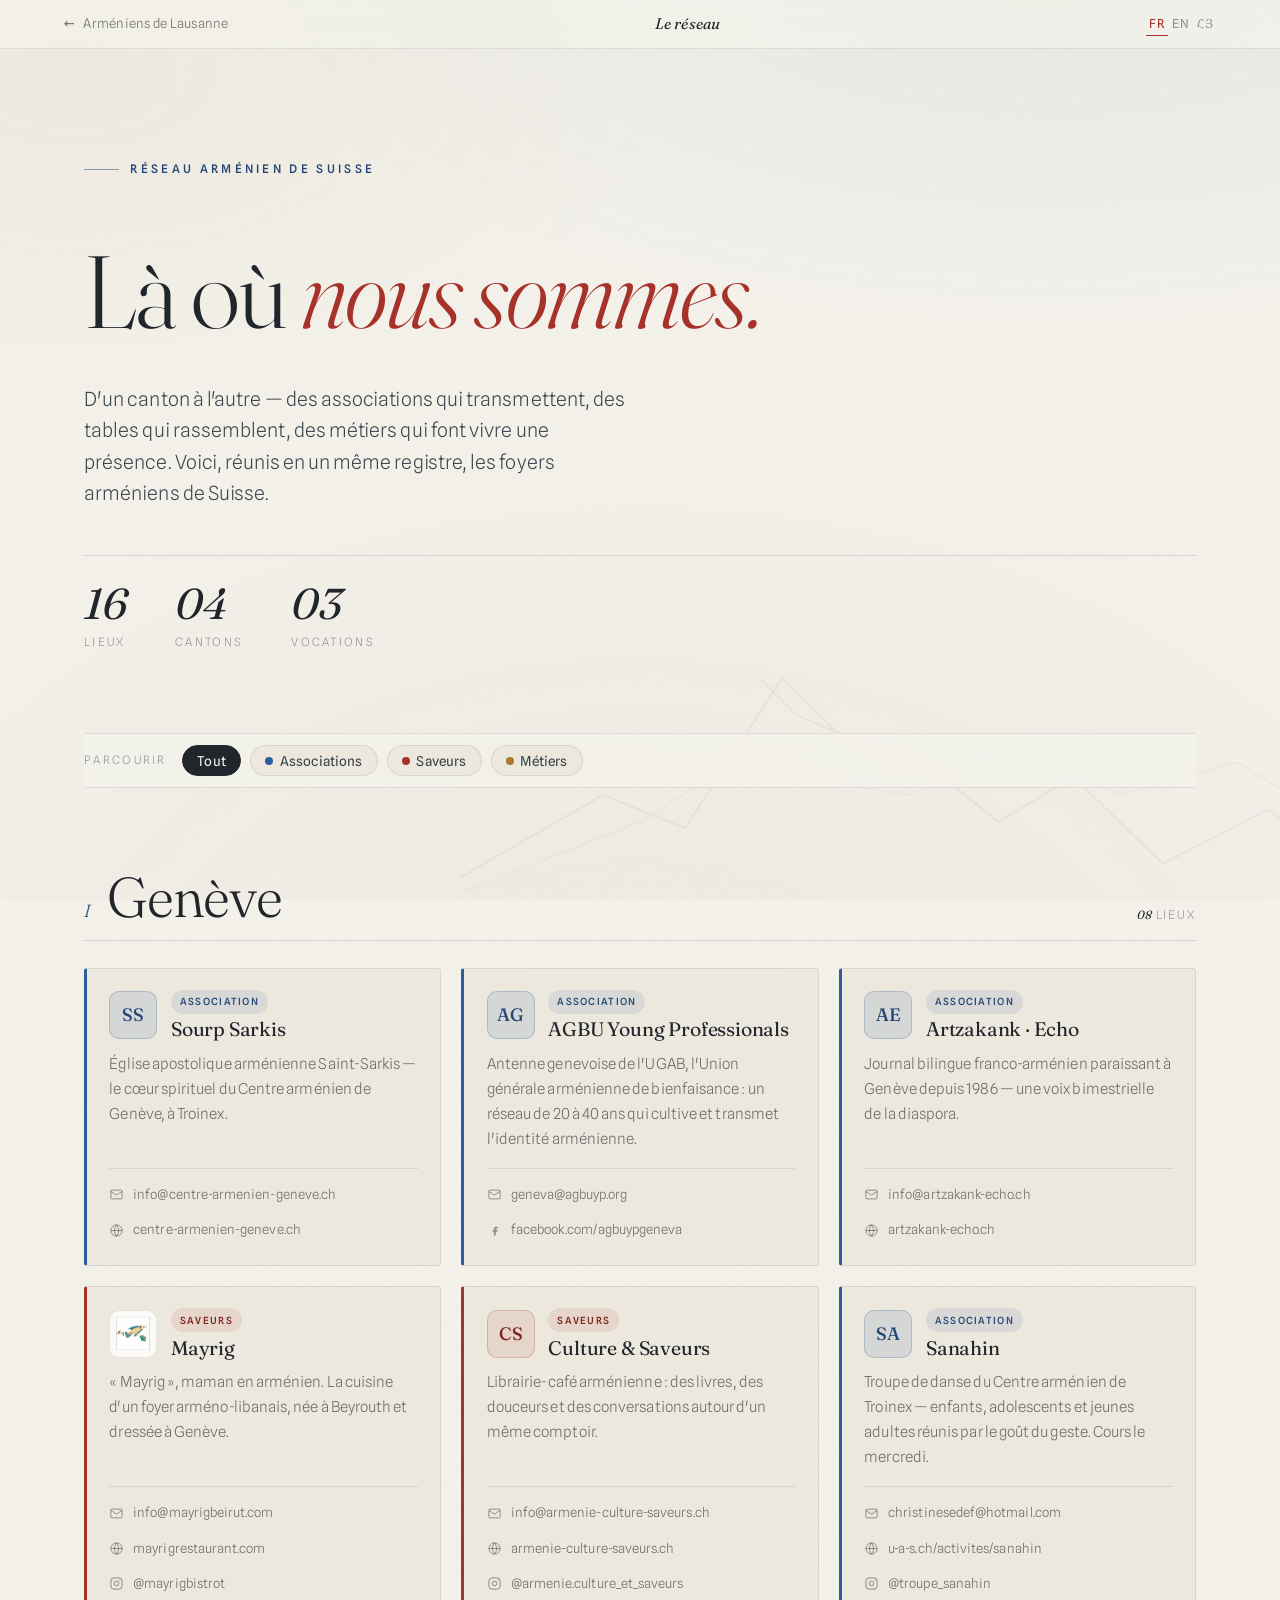
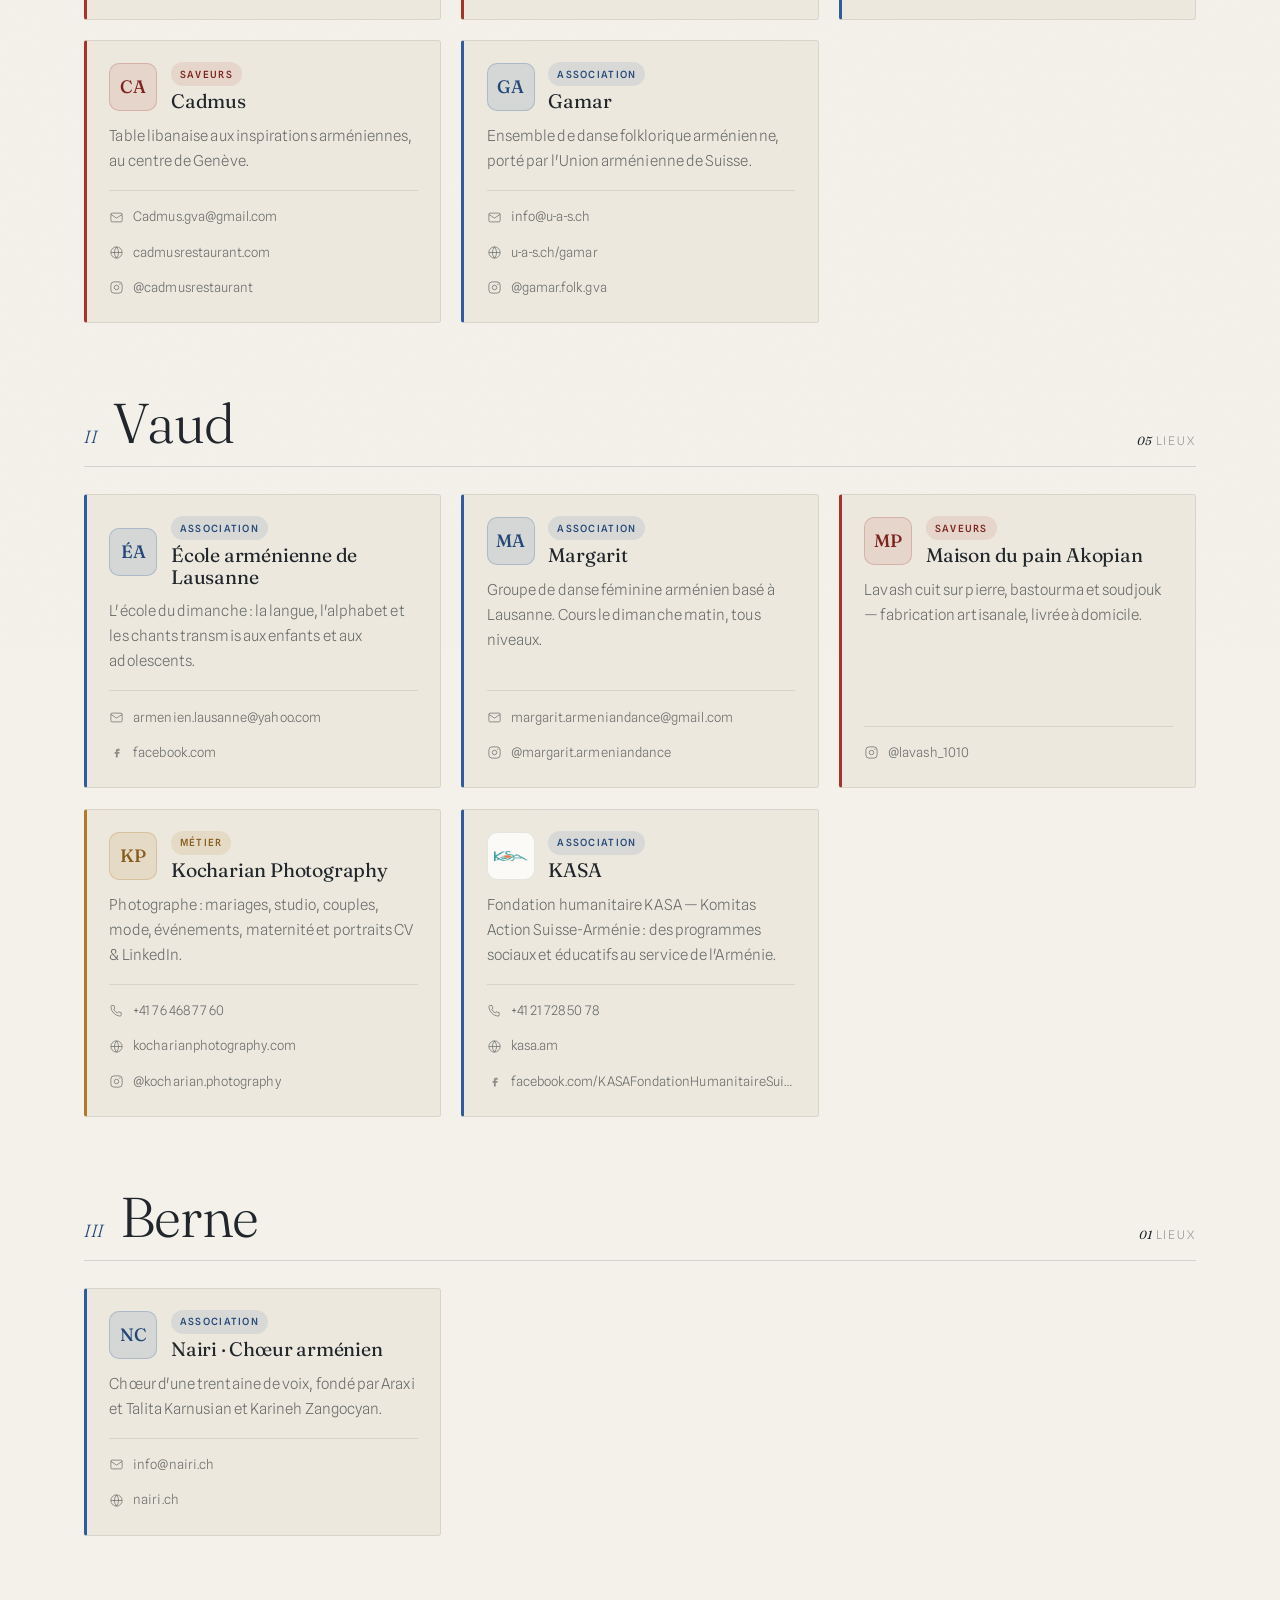
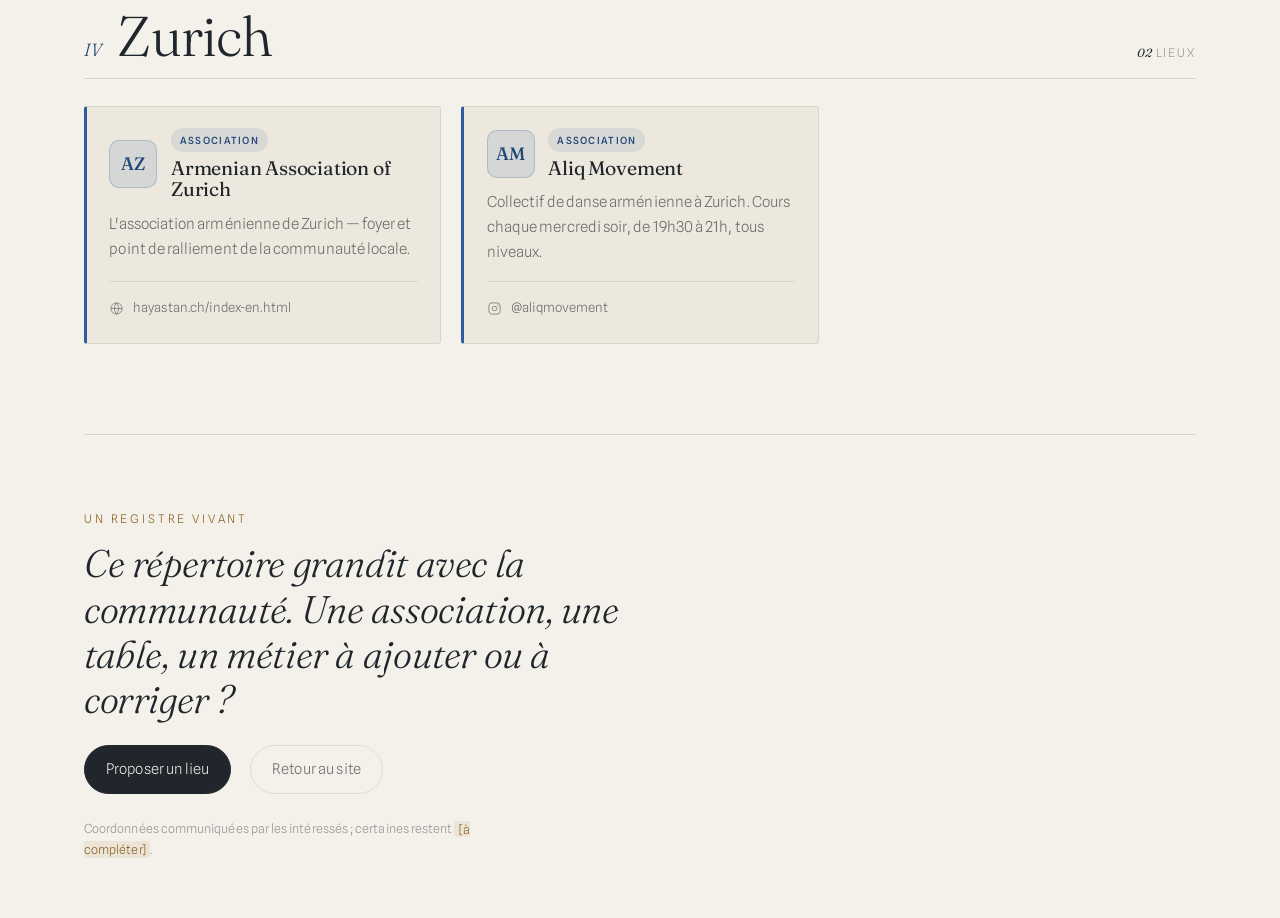
==== ArmenianSwissNetwork/index.html @ 3e935265 "fix(reseau): inline entry logos as data URIs so they render on the live host Firebase (trailingSlash" ====
<!DOCTYPE html>
<html lang="fr">
<head>
<meta charset="UTF-8" />
<meta name="viewport" content="width=device-width, initial-scale=1" />
<title>Là où nous sommes — Le réseau arménien de Suisse</title>
<meta name="description" content="Un répertoire vivant de la présence arménienne en Suisse : associations, tables et métiers, de Genève à Zurich — adresses, sites et réseaux." />
<meta name="theme-color" content="#F3F1EA" />

<link rel="icon" href="../favicon.svg" type="image/svg+xml" />
<link rel="preconnect" href="https://fonts.googleapis.com" />
<link rel="preconnect" href="https://fonts.gstatic.com" crossorigin />
<link href="https://fonts.googleapis.com/css2?family=Fraunces:ital,opsz,wght@0,9..144,300;0,9..144,400;0,9..144,500;0,9..144,600;1,9..144,300;1,9..144,400&family=Spline+Sans:wght@300;400;500;600&family=Noto+Serif+Armenian:wght@300;400;500;600&display=swap" rel="stylesheet" />

<script>document.documentElement.classList.add('js');</script>

<style>
/* =========================================================================
   « Là où nous sommes » — page autonome (réseau arménien de Suisse)
   Un registre clair, sur albâtre froid : ni le nocturne du doudouk, ni la
   galerie chaude des peintres. Fraunces (serif à caractère) pose les noms ;
   Spline Sans tient l'annuaire. Les trois couleurs du drapeau ont un rôle :
   bleu = les associations, grenat = les tables, abricot = les métiers.
   Aucune dépendance hors Google Fonts. Filtre & i18n en vanilla.
   ========================================================================= */
:root{
  --paper:      #F3F1EA;
  --paper-2:    #ECE8DD;
  --paper-3:    #E4DECF;
  --ink:        #20262B;
  --ink-2:      #39434B;
  --ink-soft:   rgba(32,38,43,.66);
  --ink-dim:    rgba(32,38,43,.46);
  --ink-faint:  rgba(32,38,43,.14);
  --ink-hair:   rgba(32,38,43,.10);

  --blue:       #2F5C9E;   /* associations  */
  --blue-dp:    #234777;
  --pom:        #A6322A;   /* tables         */
  --pom-dp:     #7C231D;
  --apr:        #B0792B;   /* métiers        */
  --apr-dp:     #875C1E;

  --f-display:  "Fraunces", "Noto Serif Armenian", Georgia, serif;
  --f-body:     "Spline Sans", "Noto Serif Armenian", system-ui, sans-serif;
  --f-hy:       "Noto Serif Armenian", "Fraunces", serif;

  --maxw: 1240px;
  --pad-x: clamp(1.15rem, 5vw, 5rem);
  --ease: cubic-bezier(.22,.61,.36,1);
}

*,*::before,*::after{ box-sizing:border-box; }

html{ -webkit-text-size-adjust:100%; scroll-behavior:smooth; }
@media (prefers-reduced-motion: reduce){ html{ scroll-behavior:auto; } }

body{
  margin:0;
  background:var(--paper);
  color:var(--ink);
  font-family:var(--f-body);
  font-weight:300;
  font-size:clamp(1rem,.55vw + .9rem,1.08rem);
  line-height:1.66;
  letter-spacing:.004em;
  overflow-x:hidden;
  position:relative;
}
:lang(hy){ font-family:var(--f-hy); }

::selection{ background:rgba(166,50,42,.16); }

/* ---- atmosphère : papier, grain, relief ---------------------------------- */
.atmos{ position:fixed; inset:0; z-index:0; pointer-events:none; }
.atmos .wash{
  position:absolute; inset:0;
  background:
    radial-gradient(120% 80% at 82% -8%, rgba(47,92,158,.07), transparent 56%),
    radial-gradient(90% 70% at 6% 8%, rgba(176,121,43,.06), transparent 52%),
    radial-gradient(120% 120% at 50% 120%, rgba(166,50,42,.05), transparent 60%);
}
.atmos .grain{
  position:absolute; inset:-150%;
  background-image:url("data:image/svg+xml;utf8,<svg xmlns='http://www.w3.org/2000/svg' width='160' height='160'><filter id='n'><feTurbulence type='fractalNoise' baseFrequency='0.9' numOctaves='2' stitchTiles='stitch'/><feColorMatrix type='saturate' values='0'/></filter><rect width='100%25' height='100%25' filter='url(%23n)' opacity='0.5'/></svg>");
  opacity:.035; mix-blend-mode:multiply;
}
.atmos .ridge{
  position:absolute; right:-6vw; bottom:0; width:min(70vw,900px);
  color:var(--ink); opacity:.05;
}
@media (max-width:720px){ .atmos .ridge{ width:120vw; right:-20vw; opacity:.06; } }

/* ---- structure ----------------------------------------------------------- */
.wrap{ position:relative; z-index:2; max-width:var(--maxw); margin:0 auto; padding:0 var(--pad-x); }
section{ position:relative; z-index:2; }

/* progress hairline */
#progress{
  position:fixed; top:0; left:0; height:2px; width:0;
  background:linear-gradient(90deg,var(--blue),var(--pom) 55%,var(--apr));
  z-index:60;
}

/* ---- en-tête ------------------------------------------------------------- */
.top{
  position:sticky; top:0; z-index:50;
  display:flex; align-items:center; justify-content:space-between; gap:1rem;
  padding:.7rem var(--pad-x);
  background:color-mix(in srgb, var(--paper) 78%, transparent);
  backdrop-filter:saturate(1.1) blur(9px);
  border-bottom:1px solid var(--ink-hair);
}
.back{
  display:inline-flex; align-items:center; gap:.5rem;
  text-decoration:none; color:var(--ink-soft);
  font-size:.82rem; letter-spacing:.02em;
  transition:color .25s var(--ease);
}
.back:hover{ color:var(--pom); }
.back .arr{ transition:transform .3s var(--ease); }
.back:hover .arr{ transform:translateX(-3px); }
.top .mark{
  font-family:var(--f-display); font-style:italic; font-weight:400;
  font-size:.96rem; letter-spacing:.01em; color:var(--ink);
}
@media (max-width:560px){ .top .mark{ display:none; } }

.lang-switch{ display:inline-flex; gap:.15rem; }
.lang-switch button{
  appearance:none; background:none; border:0; cursor:pointer;
  font-family:var(--f-body); font-size:.78rem; font-weight:400;
  letter-spacing:.06em; color:var(--ink-dim);
  padding:.2rem .15rem; border-bottom:1px solid transparent;
  transition:color .2s var(--ease), border-color .2s var(--ease);
}
.lang-switch button:hover{ color:var(--ink); }
.lang-switch button[aria-current="true"]{ color:var(--pom); border-bottom-color:var(--pom); }
.lang-switch button:focus-visible{ outline:2px solid var(--blue); outline-offset:3px; border-radius:2px; }

/* ---- héro ---------------------------------------------------------------- */
.hero{ padding:clamp(3.4rem,11vh,7rem) 0 clamp(2rem,5vh,3.4rem); }
.eyebrow{
  display:inline-flex; align-items:center; gap:.7rem;
  font-size:.74rem; font-weight:500; letter-spacing:.28em; text-transform:uppercase;
  color:var(--blue-dp);
}
.eyebrow::before{ content:""; width:2.2rem; height:1px; background:currentColor; opacity:.5; }
.hero h1{
  font-family:var(--f-display); font-weight:300;
  font-size:clamp(2.9rem,9vw,6.4rem); line-height:.96;
  letter-spacing:-.02em; margin:.5em 0 .42em;
  font-optical-sizing:auto;
}
.hero h1 .em{ font-style:italic; color:var(--pom); }
.hero .lead{
  max-width:46ch; font-size:clamp(1.05rem,.6vw + .95rem,1.22rem);
  color:var(--ink-2); font-weight:300; line-height:1.62;
}
:lang(hy) .hero .lead{ line-height:1.85; }

.stats{
  display:flex; flex-wrap:wrap; gap:clamp(1.4rem,4vw,3rem);
  margin-top:clamp(2rem,5vh,3rem);
  padding-top:1.6rem; border-top:1px solid var(--ink-faint);
}
.stat .n{
  font-family:var(--f-display); font-weight:400; font-style:italic;
  font-size:clamp(1.9rem,4vw,2.7rem); line-height:1; color:var(--ink);
}
.stat .l{
  display:block; margin-top:.35rem;
  font-size:.72rem; letter-spacing:.2em; text-transform:uppercase; color:var(--ink-dim);
}

/* ---- barre de parcours (filtre + ancres) --------------------------------- */
.browse{
  position:sticky; top:54px; z-index:40;
  display:flex; flex-wrap:wrap; align-items:center; gap:.55rem;
  margin:clamp(1.5rem,4vh,2.6rem) 0 0;
  padding:.7rem 0;
  background:color-mix(in srgb, var(--paper) 86%, transparent);
  backdrop-filter:blur(6px);
  border-top:1px solid var(--ink-hair);
  border-bottom:1px solid var(--ink-hair);
}
.browse .blab{
  font-size:.72rem; letter-spacing:.2em; text-transform:uppercase;
  color:var(--ink-dim); margin-right:.4rem;
}
.chip{
  appearance:none; cursor:pointer;
  font-family:var(--f-body); font-size:.85rem; font-weight:400; letter-spacing:.01em;
  color:var(--ink-2);
  background:var(--paper-2); border:1px solid var(--ink-hair);
  padding:.4rem .9rem; border-radius:100px;
  transition:all .22s var(--ease);
}
.chip:hover{ border-color:var(--ink-dim); color:var(--ink); }
.chip:focus-visible{ outline:2px solid var(--blue); outline-offset:2px; }
.chip[aria-pressed="true"]{ background:var(--ink); color:var(--paper); border-color:var(--ink); }
.chip .dot{ display:inline-block; width:.5rem; height:.5rem; border-radius:50%; margin-right:.4rem; vertical-align:.04em; }
.chip[data-filter="asso"] .dot{ background:var(--blue); }
.chip[data-filter="food"] .dot{ background:var(--pom); }
.chip[data-filter="craft"] .dot{ background:var(--apr); }

/* ---- cantons & fiches ---------------------------------------------------- */
.cantons{ padding:clamp(1rem,3vh,2rem) 0 0; }
.canton{ padding:clamp(2.4rem,6vh,4.2rem) 0 clamp(1rem,2vh,1.6rem); }
.canton__head{
  display:flex; align-items:baseline; gap:1rem; flex-wrap:wrap;
  margin-bottom:clamp(1.4rem,3vh,2.2rem);
  padding-bottom:.9rem; border-bottom:1px solid var(--ink-faint);
}
.canton__num{
  font-family:var(--f-display); font-style:italic; font-weight:300;
  font-size:1.1rem; color:var(--blue-dp); letter-spacing:.04em;
}
.canton__name{
  font-family:var(--f-display); font-weight:300;
  font-size:clamp(2rem,5.5vw,3.5rem); line-height:1; letter-spacing:-.015em;
  margin:0; color:var(--ink);
}
.canton__count{
  margin-left:auto; align-self:end;
  font-size:.74rem; letter-spacing:.16em; text-transform:uppercase; color:var(--ink-dim);
}
.canton__count b{ font-family:var(--f-display); font-style:italic; font-weight:400; color:var(--ink); letter-spacing:0; }

.entries{
  display:grid; gap:clamp(.9rem,1.6vw,1.3rem);
  grid-template-columns:repeat(auto-fill, minmax(min(100%,21.5rem),1fr));
}

/* la carte / fiche */
.entry{
  position:relative; display:flex; flex-direction:column;
  padding:1.3rem 1.4rem 1.15rem;
  background:var(--paper-2);
  border:1px solid var(--ink-hair);
  border-left:3px solid var(--ink-faint);
  border-radius:3px;
  transition:transform .3s var(--ease), box-shadow .3s var(--ease), border-color .3s var(--ease), background .3s var(--ease);
}
.entry[data-cat="asso"]{ border-left-color:var(--blue); }
.entry[data-cat="food"]{ border-left-color:var(--pom); }
.entry[data-cat="craft"]{ border-left-color:var(--apr); }
.entry:hover{
  transform:translateY(-3px);
  background:#F6F4EE;
  box-shadow:0 14px 32px -22px rgba(32,38,43,.5);
  border-color:var(--ink-faint);
}
.entry__head{ display:flex; align-items:center; gap:.85rem; }
.entry__logo{
  flex:none; width:3rem; height:3rem; border-radius:10px;
  display:grid; place-items:center; overflow:hidden;
  font-family:var(--f-display); font-weight:500; font-size:1.12rem;
  line-height:1; letter-spacing:.01em;
  background:var(--ink-faint); color:var(--ink-2);
  box-shadow:inset 0 0 0 1px var(--ink-hair);
  transition:transform .3s var(--ease);
}
.entry__logo img{ width:100%; height:100%; object-fit:cover; display:block; }
.entry[data-cat="asso"]  .entry__logo{ background:rgba(47,92,158,.12); color:var(--blue-dp); box-shadow:inset 0 0 0 1px rgba(47,92,158,.24); }
.entry[data-cat="food"]  .entry__logo{ background:rgba(166,50,42,.10); color:var(--pom-dp);  box-shadow:inset 0 0 0 1px rgba(166,50,42,.22); }
.entry[data-cat="craft"] .entry__logo{ background:rgba(176,121,43,.13); color:var(--apr-dp); box-shadow:inset 0 0 0 1px rgba(176,121,43,.26); }
/* real-logo tiles: clean light ground + contained mark, regardless of vocation */
.entry[data-cat] .entry__logo--img{ background:#FBFAF6; box-shadow:inset 0 0 0 1px var(--ink-hair); }
.entry__logo--img img{ object-fit:contain; padding:7px; }
.entry:hover .entry__logo{ transform:scale(1.04); }
.entry__id{ min-width:0; display:flex; flex-direction:column; gap:.34rem; }
.entry__name{
  font-family:var(--f-display); font-weight:400;
  font-size:1.22rem; line-height:1.1; letter-spacing:-.01em; margin:0;
  color:var(--ink);
}
.tag{
  align-self:flex-start;
  font-size:.62rem; font-weight:500; letter-spacing:.13em; text-transform:uppercase;
  padding:.24rem .55rem; border-radius:100px; white-space:nowrap;
}
.tag--asso{ color:var(--blue-dp); background:rgba(47,92,158,.1); }
.tag--food{ color:var(--pom-dp);  background:rgba(166,50,42,.1); }
.tag--craft{ color:var(--apr-dp); background:rgba(176,121,43,.13); }

.entry__desc{
  margin:.7rem 0 1rem; font-size:.94rem; color:var(--ink-soft); font-weight:300;
}
:lang(hy) .entry__desc{ line-height:1.8; }

.links{ list-style:none; margin:auto 0 0; padding:.85rem 0 0; border-top:1px solid var(--ink-hair); display:flex; flex-direction:column; gap:.42rem; }
.links a{
  display:inline-flex; align-items:center; gap:.55rem;
  text-decoration:none; color:var(--ink-soft);
  font-size:.82rem; letter-spacing:.005em;
  transition:color .2s var(--ease);
  max-width:100%;
}
.links a span{ overflow:hidden; text-overflow:ellipsis; white-space:nowrap; }
.links a:hover{ color:var(--pom); }
.links a:focus-visible{ outline:2px solid var(--blue); outline-offset:2px; border-radius:2px; }
.links svg{ flex:none; width:15px; height:15px; opacity:.7; }
.links a:hover svg{ opacity:1; }

/* état filtré */
.entry.is-hide{ display:none; }
.canton.is-empty{ display:none; }

/* ---- pied ---------------------------------------------------------------- */
.foot{
  margin-top:clamp(3rem,8vh,6rem);
  border-top:1px solid var(--ink-faint);
  padding:clamp(2.6rem,7vh,4.6rem) 0 clamp(2rem,5vh,3rem);
}
.foot .fk{ font-size:.74rem; letter-spacing:.24em; text-transform:uppercase; color:var(--apr-dp); }
.foot h2{
  font-family:var(--f-display); font-weight:300; font-style:italic;
  font-size:clamp(1.6rem,4vw,2.4rem); line-height:1.18; letter-spacing:-.01em;
  margin:.6rem 0 1.4rem; max-width:24ch; color:var(--ink);
}
.foot__actions{ display:flex; flex-wrap:wrap; gap:.8rem 1.2rem; align-items:center; }
.btn{
  display:inline-flex; align-items:center; gap:.55rem;
  text-decoration:none; font-size:.92rem; letter-spacing:.01em;
  padding:.7rem 1.3rem; border-radius:100px;
  background:var(--ink); color:var(--paper);
  border:1px solid var(--ink);
  transition:transform .25s var(--ease), background .25s var(--ease);
}
.btn:hover{ transform:translateY(-2px); background:var(--pom-dp); border-color:var(--pom-dp); }
.btn.ghost{ background:transparent; color:var(--ink-soft); border-color:var(--ink-hair); }
.btn.ghost:hover{ background:transparent; color:var(--pom); border-color:var(--pom); transform:translateY(-2px); }
.foot .disc{ margin-top:1.6rem; font-size:.78rem; color:var(--ink-dim); max-width:60ch; }
.foot .disc code{ font-family:var(--f-body); font-style:normal; color:var(--apr-dp); background:rgba(176,121,43,.1); padding:.05em .35em; border-radius:3px; }

/* ---- révélation ---------------------------------------------------------- */
html.js .reveal{ opacity:0; transform:translateY(16px); }
html.js .reveal.in{ opacity:1; transform:none; transition:opacity .7s var(--ease), transform .7s var(--ease); }
@media (prefers-reduced-motion: reduce){
  html.js .reveal{ opacity:1 !important; transform:none !important; }
}
</style>
</head>

<body>
<div id="progress" aria-hidden="true"></div>

<div class="atmos" aria-hidden="true">
  <div class="wash"></div>
  <svg class="ridge" viewBox="0 0 600 220" fill="none" preserveAspectRatio="xMidYMax meet">
    <polyline points="0,205 95,150 150,172 215,72 252,108 300,120 360,168 410,138 470,196 540,160 600,200" stroke="currentColor" stroke-width="1.4" opacity="0.9"/>
    <polyline points="0,215 120,168 200,118 240,140 300,150 380,110 440,150 520,128 600,178" stroke="currentColor" stroke-width="1.1" opacity="0.6"/>
    <polyline points="200,72 224,96 252,108" stroke="currentColor" stroke-width="1.4" opacity="0.9"/>
  </svg>
  <div class="grain"></div>
</div>

<!-- ====================== en-tête ====================== -->
<header class="top">
  <a class="back" href="../index.html">
    <span class="arr" aria-hidden="true">←</span>
    <span data-i18n="nav.back">Arméniens de Lausanne</span>
  </a>
  <span class="mark" data-i18n="mark">Le réseau</span>
  <span class="lang-switch" role="group" data-i18n-aria="lang.group" aria-label="Langue">
    <button type="button" data-lang="fr">FR</button>
    <button type="button" data-lang="en">EN</button>
    <button type="button" data-lang="hy">ՀՅ</button>
  </span>
</header>

<main class="wrap">

  <!-- ====================== héro ====================== -->
  <section class="hero">
    <p class="eyebrow" data-i18n="hero.eyebrow">Réseau arménien de Suisse</p>
    <h1>
      <span data-i18n="hero.l1">Là où</span>
      <span class="em" data-i18n="hero.l2">nous sommes.</span>
    </h1>
    <p class="lead" data-i18n="hero.lead">D'un canton à l'autre — des associations qui transmettent, des tables qui rassemblent, des métiers qui font vivre une présence. Voici, réunis en un même registre, les foyers arméniens de Suisse.</p>

    <div class="stats">
      <div class="stat"><span class="n" data-asn="total">16</span><span class="l" data-i18n="stat.lieux">lieux</span></div>
      <div class="stat"><span class="n" data-asn="cantons">04</span><span class="l" data-i18n="stat.cantons">cantons</span></div>
      <div class="stat"><span class="n">03</span><span class="l" data-i18n="stat.vocations">vocations</span></div>
    </div>
  </section>

  <!-- ====================== parcours ====================== -->
  <nav class="browse" aria-label="Filtrer par vocation">
    <span class="blab" data-i18n="flt.label">Parcourir</span>
    <button class="chip" type="button" data-filter="all"   aria-pressed="true"><span data-i18n="flt.all">Tout</span></button>
    <button class="chip" type="button" data-filter="asso"  aria-pressed="false"><span class="dot"></span><span data-i18n="flt.asso">Associations</span></button>
    <button class="chip" type="button" data-filter="food"  aria-pressed="false"><span class="dot"></span><span data-i18n="flt.food">Saveurs</span></button>
    <button class="chip" type="button" data-filter="craft" aria-pressed="false"><span class="dot"></span><span data-i18n="flt.craft">Métiers</span></button>
  </nav>

  <!-- ====================== cantons ====================== -->
  <div class="cantons">
    <!-- ASN:CANTONS:START — generated by ../scripts/build-network.mjs · do not hand-edit -->
    
        <!-- ---------- GENÈVE ---------- -->
        <section class="canton" id="geneve">
          <div class="canton__head reveal">
            <span class="canton__num">I</span>
            <h2 class="canton__name" data-i18n="c.ge">Genève</h2>
            <span class="canton__count"><b>08</b> <span data-i18n="stat.lieux">lieux</span></span>
          </div>
          <div class="entries">
    
            <article class="entry reveal" data-cat="asso">
              <div class="entry__head">
                <span class="entry__logo" aria-hidden="true">SS</span>
                <div class="entry__id">
                  <span class="tag tag--asso" data-i18n="tag.asso">Association</span>
                  <h3 class="entry__name">Sourp Sarkis</h3>
                </div>
              </div>
              <p class="entry__desc" data-i18n="d.sourp-sarkis-church">Église apostolique arménienne Saint-Sarkis — le cœur spirituel du Centre arménien de Genève, à Troinex.</p>
              <ul class="links">
                <li><a href="mailto:info@centre-armenien-geneve.ch" data-i18n-title="a.mail" title="Écrire un courriel"><svg viewBox="0 0 24 24" fill="none" stroke="currentColor" stroke-width="1.6"><rect x="3" y="5" width="18" height="14" rx="2"/><path d="m3 7 9 6 9-6"/></svg><span>info@centre-armenien-geneve.ch</span></a></li>
                <li><a href="https://www.centre-armenien-geneve.ch/" target="_blank" rel="noopener" data-i18n-title="a.web" title="Visiter le site"><svg viewBox="0 0 24 24" fill="none" stroke="currentColor" stroke-width="1.6"><circle cx="12" cy="12" r="9"/><path d="M3 12h18M12 3a15 15 0 0 1 0 18M12 3a15 15 0 0 0 0 18"/></svg><span>centre-armenien-geneve.ch</span></a></li>
              </ul>
            </article>
    
            <article class="entry reveal" data-cat="asso">
              <div class="entry__head">
                <span class="entry__logo" aria-hidden="true">AG</span>
                <div class="entry__id">
                  <span class="tag tag--asso" data-i18n="tag.asso">Association</span>
                  <h3 class="entry__name">AGBU Young Professionals</h3>
                </div>
              </div>
              <p class="entry__desc" data-i18n="d.agbu-young-professional-geneva">Antenne genevoise de l'UGAB, l'Union générale arménienne de bienfaisance : un réseau de 20 à 40 ans qui cultive et transmet l'identité arménienne.</p>
              <ul class="links">
                <li><a href="mailto:geneva@agbuyp.org" data-i18n-title="a.mail" title="Écrire un courriel"><svg viewBox="0 0 24 24" fill="none" stroke="currentColor" stroke-width="1.6"><rect x="3" y="5" width="18" height="14" rx="2"/><path d="m3 7 9 6 9-6"/></svg><span>geneva@agbuyp.org</span></a></li>
                <li><a href="https://www.facebook.com/agbuypgeneva/" target="_blank" rel="noopener" title="Facebook"><svg viewBox="0 0 24 24" fill="currentColor"><path d="M14 9h3V6h-3c-1.7 0-3 1.3-3 3v2H9v3h2v6h3v-6h2.5l.5-3H14V9.5c0-.3.2-.5.5-.5Z"/></svg><span>facebook.com/agbuypgeneva</span></a></li>
              </ul>
            </article>
    
            <article class="entry reveal" data-cat="asso">
              <div class="entry__head">
                <span class="entry__logo" aria-hidden="true">AE</span>
                <div class="entry__id">
                  <span class="tag tag--asso" data-i18n="tag.asso">Association</span>
                  <h3 class="entry__name">Artzakank · Echo</h3>
                </div>
              </div>
              <p class="entry__desc" data-i18n="d.artazank-echo-journal">Journal bilingue franco-arménien paraissant à Genève depuis 1986 — une voix bimestrielle de la diaspora.</p>
              <ul class="links">
                <li><a href="mailto:info@artzakank-echo.ch" data-i18n-title="a.mail" title="Écrire un courriel"><svg viewBox="0 0 24 24" fill="none" stroke="currentColor" stroke-width="1.6"><rect x="3" y="5" width="18" height="14" rx="2"/><path d="m3 7 9 6 9-6"/></svg><span>info@artzakank-echo.ch</span></a></li>
                <li><a href="https://artzakank-echo.ch/" target="_blank" rel="noopener" data-i18n-title="a.web" title="Visiter le site"><svg viewBox="0 0 24 24" fill="none" stroke="currentColor" stroke-width="1.6"><circle cx="12" cy="12" r="9"/><path d="M3 12h18M12 3a15 15 0 0 1 0 18M12 3a15 15 0 0 0 0 18"/></svg><span>artzakank-echo.ch</span></a></li>
              </ul>
            </article>
    
            <article class="entry reveal" data-cat="food">
              <div class="entry__head">
                <span class="entry__logo entry__logo--img" aria-hidden="true"><img src="[data-uri]" alt="" loading="lazy" /></span>
                <div class="entry__id">
                  <span class="tag tag--food" data-i18n="tag.food">Saveurs</span>
                  <h3 class="entry__name">Mayrig</h3>
                </div>
              </div>
              <p class="entry__desc" data-i18n="d.mayrig">« Mayrig », maman en arménien. La cuisine d'un foyer arméno-libanais, née à Beyrouth et dressée à Genève.</p>
              <ul class="links">
                <li><a href="mailto:info@mayrigbeirut.com" data-i18n-title="a.mail" title="Écrire un courriel"><svg viewBox="0 0 24 24" fill="none" stroke="currentColor" stroke-width="1.6"><rect x="3" y="5" width="18" height="14" rx="2"/><path d="m3 7 9 6 9-6"/></svg><span>info@mayrigbeirut.com</span></a></li>
                <li><a href="https://www.mayrigrestaurant.com/" target="_blank" rel="noopener" data-i18n-title="a.web" title="Visiter le site"><svg viewBox="0 0 24 24" fill="none" stroke="currentColor" stroke-width="1.6"><circle cx="12" cy="12" r="9"/><path d="M3 12h18M12 3a15 15 0 0 1 0 18M12 3a15 15 0 0 0 0 18"/></svg><span>mayrigrestaurant.com</span></a></li>
                <li><a href="https://www.instagram.com/mayrigbistrot/" target="_blank" rel="noopener" title="Instagram"><svg viewBox="0 0 24 24" fill="none" stroke="currentColor" stroke-width="1.6"><rect x="3" y="3" width="18" height="18" rx="5"/><circle cx="12" cy="12" r="3.6"/><circle cx="17.4" cy="6.6" r="1.1" fill="currentColor" stroke="none"/></svg><span>@mayrigbistrot</span></a></li>
              </ul>
            </article>
    
            <article class="entry reveal" data-cat="food">
              <div class="entry__head">
                <span class="entry__logo" aria-hidden="true">CS</span>
                <div class="entry__id">
                  <span class="tag tag--food" data-i18n="tag.food">Saveurs</span>
                  <h3 class="entry__name">Culture &amp; Saveurs</h3>
                </div>
              </div>
              <p class="entry__desc" data-i18n="d.culture-saveur">Librairie-café arménienne : des livres, des douceurs et des conversations autour d'un même comptoir.</p>
              <ul class="links">
                <li><a href="mailto:info@armenie-culture-saveurs.ch" data-i18n-title="a.mail" title="Écrire un courriel"><svg viewBox="0 0 24 24" fill="none" stroke="currentColor" stroke-width="1.6"><rect x="3" y="5" width="18" height="14" rx="2"/><path d="m3 7 9 6 9-6"/></svg><span>info@armenie-culture-saveurs.ch</span></a></li>
                <li><a href="https://www.armenie-culture-saveurs.ch/" target="_blank" rel="noopener" data-i18n-title="a.web" title="Visiter le site"><svg viewBox="0 0 24 24" fill="none" stroke="currentColor" stroke-width="1.6"><circle cx="12" cy="12" r="9"/><path d="M3 12h18M12 3a15 15 0 0 1 0 18M12 3a15 15 0 0 0 0 18"/></svg><span>armenie-culture-saveurs.ch</span></a></li>
                <li><a href="https://www.instagram.com/armenie.culture_et_saveurs/" target="_blank" rel="noopener" title="Instagram"><svg viewBox="0 0 24 24" fill="none" stroke="currentColor" stroke-width="1.6"><rect x="3" y="3" width="18" height="18" rx="5"/><circle cx="12" cy="12" r="3.6"/><circle cx="17.4" cy="6.6" r="1.1" fill="currentColor" stroke="none"/></svg><span>@armenie.culture_et_saveurs</span></a></li>
              </ul>
            </article>
    
            <article class="entry reveal" data-cat="asso">
              <div class="entry__head">
                <span class="entry__logo" aria-hidden="true">SA</span>
                <div class="entry__id">
                  <span class="tag tag--asso" data-i18n="tag.asso">Association</span>
                  <h3 class="entry__name">Sanahin</h3>
                </div>
              </div>
              <p class="entry__desc" data-i18n="d.sanahin">Troupe de danse du Centre arménien de Troinex — enfants, adolescents et jeunes adultes réunis par le goût du geste. Cours le mercredi.</p>
              <ul class="links">
                <li><a href="mailto:christinesedef@hotmail.com" data-i18n-title="a.mail" title="Écrire un courriel"><svg viewBox="0 0 24 24" fill="none" stroke="currentColor" stroke-width="1.6"><rect x="3" y="5" width="18" height="14" rx="2"/><path d="m3 7 9 6 9-6"/></svg><span>christinesedef@hotmail.com</span></a></li>
                <li><a href="https://u-a-s.ch/activites/sanahin/" target="_blank" rel="noopener" data-i18n-title="a.web" title="Visiter le site"><svg viewBox="0 0 24 24" fill="none" stroke="currentColor" stroke-width="1.6"><circle cx="12" cy="12" r="9"/><path d="M3 12h18M12 3a15 15 0 0 1 0 18M12 3a15 15 0 0 0 0 18"/></svg><span>u-a-s.ch/activites/sanahin</span></a></li>
                <li><a href="https://www.instagram.com/troupe_sanahin/" target="_blank" rel="noopener" title="Instagram"><svg viewBox="0 0 24 24" fill="none" stroke="currentColor" stroke-width="1.6"><rect x="3" y="3" width="18" height="18" rx="5"/><circle cx="12" cy="12" r="3.6"/><circle cx="17.4" cy="6.6" r="1.1" fill="currentColor" stroke="none"/></svg><span>@troupe_sanahin</span></a></li>
              </ul>
            </article>
    
            <article class="entry reveal" data-cat="food">
              <div class="entry__head">
                <span class="entry__logo" aria-hidden="true">CA</span>
                <div class="entry__id">
                  <span class="tag tag--food" data-i18n="tag.food">Saveurs</span>
                  <h3 class="entry__name">Cadmus</h3>
                </div>
              </div>
              <p class="entry__desc" data-i18n="d.cadmus">Table libanaise aux inspirations arméniennes, au centre de Genève.</p>
              <ul class="links">
                <li><a href="mailto:Cadmus.gva@gmail.com" data-i18n-title="a.mail" title="Écrire un courriel"><svg viewBox="0 0 24 24" fill="none" stroke="currentColor" stroke-width="1.6"><rect x="3" y="5" width="18" height="14" rx="2"/><path d="m3 7 9 6 9-6"/></svg><span>Cadmus.gva@gmail.com</span></a></li>
                <li><a href="https://cadmusrestaurant.com/" target="_blank" rel="noopener" data-i18n-title="a.web" title="Visiter le site"><svg viewBox="0 0 24 24" fill="none" stroke="currentColor" stroke-width="1.6"><circle cx="12" cy="12" r="9"/><path d="M3 12h18M12 3a15 15 0 0 1 0 18M12 3a15 15 0 0 0 0 18"/></svg><span>cadmusrestaurant.com</span></a></li>
                <li><a href="https://www.instagram.com/cadmusrestaurant/" target="_blank" rel="noopener" title="Instagram"><svg viewBox="0 0 24 24" fill="none" stroke="currentColor" stroke-width="1.6"><rect x="3" y="3" width="18" height="18" rx="5"/><circle cx="12" cy="12" r="3.6"/><circle cx="17.4" cy="6.6" r="1.1" fill="currentColor" stroke="none"/></svg><span>@cadmusrestaurant</span></a></li>
              </ul>
            </article>
    
            <article class="entry reveal" data-cat="asso">
              <div class="entry__head">
                <span class="entry__logo" aria-hidden="true">GA</span>
                <div class="entry__id">
                  <span class="tag tag--asso" data-i18n="tag.asso">Association</span>
                  <h3 class="entry__name">Gamar</h3>
                </div>
              </div>
              <p class="entry__desc" data-i18n="d.gamar">Ensemble de danse folklorique arménienne, porté par l'Union arménienne de Suisse.</p>
              <ul class="links">
                <li><a href="mailto:info@u-a-s.ch" data-i18n-title="a.mail" title="Écrire un courriel"><svg viewBox="0 0 24 24" fill="none" stroke="currentColor" stroke-width="1.6"><rect x="3" y="5" width="18" height="14" rx="2"/><path d="m3 7 9 6 9-6"/></svg><span>info@u-a-s.ch</span></a></li>
                <li><a href="https://u-a-s.ch/gamar/" target="_blank" rel="noopener" data-i18n-title="a.web" title="Visiter le site"><svg viewBox="0 0 24 24" fill="none" stroke="currentColor" stroke-width="1.6"><circle cx="12" cy="12" r="9"/><path d="M3 12h18M12 3a15 15 0 0 1 0 18M12 3a15 15 0 0 0 0 18"/></svg><span>u-a-s.ch/gamar</span></a></li>
                <li><a href="https://www.instagram.com/gamar.folk.gva/" target="_blank" rel="noopener" title="Instagram"><svg viewBox="0 0 24 24" fill="none" stroke="currentColor" stroke-width="1.6"><rect x="3" y="3" width="18" height="18" rx="5"/><circle cx="12" cy="12" r="3.6"/><circle cx="17.4" cy="6.6" r="1.1" fill="currentColor" stroke="none"/></svg><span>@gamar.folk.gva</span></a></li>
              </ul>
            </article>
    
          </div>
        </section>
    
        <!-- ---------- VAUD ---------- -->
        <section class="canton" id="vaud">
          <div class="canton__head reveal">
            <span class="canton__num">II</span>
            <h2 class="canton__name" data-i18n="c.vd">Vaud</h2>
            <span class="canton__count"><b>05</b> <span data-i18n="stat.lieux">lieux</span></span>
          </div>
          <div class="entries">
    
            <article class="entry reveal" data-cat="asso">
              <div class="entry__head">
                <span class="entry__logo" aria-hidden="true">ÉA</span>
                <div class="entry__id">
                  <span class="tag tag--asso" data-i18n="tag.asso">Association</span>
                  <h3 class="entry__name">École arménienne de Lausanne</h3>
                </div>
              </div>
              <p class="entry__desc" data-i18n="d.ecole-armenienne-a-lausanne">L'école du dimanche : la langue, l'alphabet et les chants transmis aux enfants et aux adolescents.</p>
              <ul class="links">
                <li><a href="mailto:armenien.lausanne@yahoo.com" data-i18n-title="a.mail" title="Écrire un courriel"><svg viewBox="0 0 24 24" fill="none" stroke="currentColor" stroke-width="1.6"><rect x="3" y="5" width="18" height="14" rx="2"/><path d="m3 7 9 6 9-6"/></svg><span>armenien.lausanne@yahoo.com</span></a></li>
                <li><a href="https://www.facebook.com/profile.php?id=100087566591111" target="_blank" rel="noopener" title="Facebook"><svg viewBox="0 0 24 24" fill="currentColor"><path d="M14 9h3V6h-3c-1.7 0-3 1.3-3 3v2H9v3h2v6h3v-6h2.5l.5-3H14V9.5c0-.3.2-.5.5-.5Z"/></svg><span>facebook.com</span></a></li>
              </ul>
            </article>
    
            <article class="entry reveal" data-cat="asso">
              <div class="entry__head">
                <span class="entry__logo" aria-hidden="true">MA</span>
                <div class="entry__id">
                  <span class="tag tag--asso" data-i18n="tag.asso">Association</span>
                  <h3 class="entry__name">Margarit</h3>
                </div>
              </div>
              <p class="entry__desc" data-i18n="d.margarit-armenian-dance">Groupe de danse féminine arménien basé à Lausanne. Cours le dimanche matin, tous niveaux.</p>
              <ul class="links">
                <li><a href="mailto:margarit.armeniandance@gmail.com" data-i18n-title="a.mail" title="Écrire un courriel"><svg viewBox="0 0 24 24" fill="none" stroke="currentColor" stroke-width="1.6"><rect x="3" y="5" width="18" height="14" rx="2"/><path d="m3 7 9 6 9-6"/></svg><span>margarit.armeniandance@gmail.com</span></a></li>
                <li><a href="https://www.instagram.com/margarit.armeniandance/" target="_blank" rel="noopener" title="Instagram"><svg viewBox="0 0 24 24" fill="none" stroke="currentColor" stroke-width="1.6"><rect x="3" y="3" width="18" height="18" rx="5"/><circle cx="12" cy="12" r="3.6"/><circle cx="17.4" cy="6.6" r="1.1" fill="currentColor" stroke="none"/></svg><span>@margarit.armeniandance</span></a></li>
              </ul>
            </article>
    
            <article class="entry reveal" data-cat="food">
              <div class="entry__head">
                <span class="entry__logo" aria-hidden="true">MP</span>
                <div class="entry__id">
                  <span class="tag tag--food" data-i18n="tag.food">Saveurs</span>
                  <h3 class="entry__name">Maison du pain Akopian</h3>
                </div>
              </div>
              <p class="entry__desc" data-i18n="d.maison-du-pain-akopian">Lavash cuit sur pierre, bastourma et soudjouk — fabrication artisanale, livrée à domicile.</p>
              <ul class="links">
                <li><a href="https://www.instagram.com/lavash_1010/" target="_blank" rel="noopener" title="Instagram"><svg viewBox="0 0 24 24" fill="none" stroke="currentColor" stroke-width="1.6"><rect x="3" y="3" width="18" height="18" rx="5"/><circle cx="12" cy="12" r="3.6"/><circle cx="17.4" cy="6.6" r="1.1" fill="currentColor" stroke="none"/></svg><span>@lavash_1010</span></a></li>
              </ul>
            </article>
    
            <article class="entry reveal" data-cat="craft">
              <div class="entry__head">
                <span class="entry__logo" aria-hidden="true">KP</span>
                <div class="entry__id">
                  <span class="tag tag--craft" data-i18n="tag.craft">Métier</span>
                  <h3 class="entry__name">Kocharian Photography</h3>
                </div>
              </div>
              <p class="entry__desc" data-i18n="d.kocharian-photography">Photographe : mariages, studio, couples, mode, événements, maternité et portraits CV &amp; LinkedIn.</p>
              <ul class="links">
                <li><a href="tel:+41764687760" data-i18n-title="a.tel" title="Téléphoner"><svg viewBox="0 0 24 24" fill="none" stroke="currentColor" stroke-width="1.6"><path d="M5 4h3l1.5 4.5L7.5 10a12 12 0 0 0 6 6l1.5-2 4.5 1.5V19a2 2 0 0 1-2 2A16 16 0 0 1 3 6a2 2 0 0 1 2-2Z"/></svg><span>+41 76 468 77 60</span></a></li>
                <li><a href="https://www.kocharianphotography.com" target="_blank" rel="noopener" data-i18n-title="a.web" title="Visiter le site"><svg viewBox="0 0 24 24" fill="none" stroke="currentColor" stroke-width="1.6"><circle cx="12" cy="12" r="9"/><path d="M3 12h18M12 3a15 15 0 0 1 0 18M12 3a15 15 0 0 0 0 18"/></svg><span>kocharianphotography.com</span></a></li>
                <li><a href="https://www.instagram.com/kocharian.photography?igsh=ZW5iNGt5MG56ajBr" target="_blank" rel="noopener" title="Instagram"><svg viewBox="0 0 24 24" fill="none" stroke="currentColor" stroke-width="1.6"><rect x="3" y="3" width="18" height="18" rx="5"/><circle cx="12" cy="12" r="3.6"/><circle cx="17.4" cy="6.6" r="1.1" fill="currentColor" stroke="none"/></svg><span>@kocharian.photography</span></a></li>
              </ul>
            </article>
    
            <article class="entry reveal" data-cat="asso">
              <div class="entry__head">
                <span class="entry__logo entry__logo--img" aria-hidden="true"><img src="[data-uri]" alt="" loading="lazy" /></span>
                <div class="entry__id">
                  <span class="tag tag--asso" data-i18n="tag.asso">Association</span>
                  <h3 class="entry__name">KASA</h3>
                </div>
              </div>
              <p class="entry__desc" data-i18n="d.kasa">Fondation humanitaire KASA — Komitas Action Suisse-Arménie : des programmes sociaux et éducatifs au service de l'Arménie.</p>
              <ul class="links">
                <li><a href="tel:+41217285078" data-i18n-title="a.tel" title="Téléphoner"><svg viewBox="0 0 24 24" fill="none" stroke="currentColor" stroke-width="1.6"><path d="M5 4h3l1.5 4.5L7.5 10a12 12 0 0 0 6 6l1.5-2 4.5 1.5V19a2 2 0 0 1-2 2A16 16 0 0 1 3 6a2 2 0 0 1 2-2Z"/></svg><span>+41 21 728 50 78</span></a></li>
                <li><a href="https://kasa.am/" target="_blank" rel="noopener" data-i18n-title="a.web" title="Visiter le site"><svg viewBox="0 0 24 24" fill="none" stroke="currentColor" stroke-width="1.6"><circle cx="12" cy="12" r="9"/><path d="M3 12h18M12 3a15 15 0 0 1 0 18M12 3a15 15 0 0 0 0 18"/></svg><span>kasa.am</span></a></li>
                <li><a href="https://www.facebook.com/KASAFondationHumanitaireSuisse" target="_blank" rel="noopener" title="Facebook"><svg viewBox="0 0 24 24" fill="currentColor"><path d="M14 9h3V6h-3c-1.7 0-3 1.3-3 3v2H9v3h2v6h3v-6h2.5l.5-3H14V9.5c0-.3.2-.5.5-.5Z"/></svg><span>facebook.com/KASAFondationHumanitaireSuisse</span></a></li>
              </ul>
            </article>
    
          </div>
        </section>
    
        <!-- ---------- BERNE ---------- -->
        <section class="canton" id="berne">
          <div class="canton__head reveal">
            <span class="canton__num">III</span>
            <h2 class="canton__name" data-i18n="c.be">Berne</h2>
            <span class="canton__count"><b>01</b> <span data-i18n="stat.lieux">lieux</span></span>
          </div>
          <div class="entries">
    
            <article class="entry reveal" data-cat="asso">
              <div class="entry__head">
                <span class="entry__logo" aria-hidden="true">NC</span>
                <div class="entry__id">
                  <span class="tag tag--asso" data-i18n="tag.asso">Association</span>
                  <h3 class="entry__name">Nairi · Chœur arménien</h3>
                </div>
              </div>
              <p class="entry__desc" data-i18n="d.nairi-armenian-choir">Chœur d'une trentaine de voix, fondé par Araxi et Talita Karnusian et Karineh Zangocyan.</p>
              <ul class="links">
                <li><a href="mailto:info@nairi.ch" data-i18n-title="a.mail" title="Écrire un courriel"><svg viewBox="0 0 24 24" fill="none" stroke="currentColor" stroke-width="1.6"><rect x="3" y="5" width="18" height="14" rx="2"/><path d="m3 7 9 6 9-6"/></svg><span>info@nairi.ch</span></a></li>
                <li><a href="https://nairi.ch/" target="_blank" rel="noopener" data-i18n-title="a.web" title="Visiter le site"><svg viewBox="0 0 24 24" fill="none" stroke="currentColor" stroke-width="1.6"><circle cx="12" cy="12" r="9"/><path d="M3 12h18M12 3a15 15 0 0 1 0 18M12 3a15 15 0 0 0 0 18"/></svg><span>nairi.ch</span></a></li>
              </ul>
            </article>
    
          </div>
        </section>
    
        <!-- ---------- ZURICH ---------- -->
        <section class="canton" id="zurich">
          <div class="canton__head reveal">
            <span class="canton__num">IV</span>
            <h2 class="canton__name" data-i18n="c.zh">Zurich</h2>
            <span class="canton__count"><b>02</b> <span data-i18n="stat.lieux">lieux</span></span>
          </div>
          <div class="entries">
    
            <article class="entry reveal" data-cat="asso">
              <div class="entry__head">
                <span class="entry__logo" aria-hidden="true">AZ</span>
                <div class="entry__id">
                  <span class="tag tag--asso" data-i18n="tag.asso">Association</span>
                  <h3 class="entry__name">Armenian Association of Zurich</h3>
                </div>
              </div>
              <p class="entry__desc" data-i18n="d.armenian-association-of-zurich">L'association arménienne de Zurich — foyer et point de ralliement de la communauté locale.</p>
              <ul class="links">
                <li><a href="https://hayastan.ch/index-en.html" target="_blank" rel="noopener" data-i18n-title="a.web" title="Visiter le site"><svg viewBox="0 0 24 24" fill="none" stroke="currentColor" stroke-width="1.6"><circle cx="12" cy="12" r="9"/><path d="M3 12h18M12 3a15 15 0 0 1 0 18M12 3a15 15 0 0 0 0 18"/></svg><span>hayastan.ch/index-en.html</span></a></li>
              </ul>
            </article>
    
            <article class="entry reveal" data-cat="asso">
              <div class="entry__head">
                <span class="entry__logo" aria-hidden="true">AM</span>
                <div class="entry__id">
                  <span class="tag tag--asso" data-i18n="tag.asso">Association</span>
                  <h3 class="entry__name">Aliq Movement</h3>
                </div>
              </div>
              <p class="entry__desc" data-i18n="d.aliq-movement-zurich">Collectif de danse arménienne à Zurich. Cours chaque mercredi soir, de 19h30 à 21h, tous niveaux.</p>
              <ul class="links">
                <li><a href="https://www.instagram.com/aliqmovement/" target="_blank" rel="noopener" title="Instagram"><svg viewBox="0 0 24 24" fill="none" stroke="currentColor" stroke-width="1.6"><rect x="3" y="3" width="18" height="18" rx="5"/><circle cx="12" cy="12" r="3.6"/><circle cx="17.4" cy="6.6" r="1.1" fill="currentColor" stroke="none"/></svg><span>@aliqmovement</span></a></li>
              </ul>
            </article>
    
          </div>
        </section>
    
    <!-- ASN:CANTONS:END -->
  </div>

  <!-- ====================== pied ====================== -->
  <footer class="foot reveal">
    <p class="fk" data-i18n="foot.kicker">Un registre vivant</p>
    <h2 data-i18n="foot.note">Ce répertoire grandit avec la communauté. Une association, une table, un métier à ajouter ou à corriger&nbsp;?</h2>
    <div class="foot__actions">
      <a class="btn" href="../index.html#contact" data-i18n="foot.add">Proposer un lieu</a>
      <a class="btn ghost" href="../index.html" data-i18n="foot.back">Retour au site</a>
    </div>
    <p class="disc" data-i18n="foot.disc">Coordonnées communiquées par les intéressés ; certaines restent <code>[à compléter]</code>.</p>
  </footer>

</main>

<script>
/* ====================== i18n (FR baseline + EN / HY) ====================== */
(function(){
  "use strict";
  var STORAGE_KEY = "alausanne.lang";

  // FR is the markup baseline (captured below); only EN + HY are stored here.
  var DICT = {
    en: {
      "meta.title": "Where We Are — The Armenian Network of Switzerland",
      "meta.desc": "A living directory of the Armenian presence in Switzerland: associations, tables and crafts, from Geneva to Zurich — contacts, sites and socials.",
      "lang.group": "Language",
      "nav.back": "Armenians of Lausanne",
      "mark": "The network",
      "hero.eyebrow": "Armenian Network of Switzerland",
      "hero.l1": "Where",
      "hero.l2": "we are.",
      "hero.lead": "From one canton to the next — associations that pass things on, tables that bring people together, crafts that keep a presence alive. Here, gathered into a single register, are the Armenian homes of Switzerland.",
      "stat.lieux": "places",
      "stat.cantons": "cantons",
      "stat.vocations": "vocations",
      "flt.label": "Browse",
      "flt.all": "All",
      "flt.asso": "Associations",
      "flt.food": "Flavours",
      "flt.craft": "Crafts",
      "tag.asso": "Association",
      "tag.food": "Flavours",
      "tag.craft": "Craft",
      "c.ge": "Geneva",
      "c.vd": "Vaud",
      "c.be": "Bern",
      "c.zh": "Zurich",
      "a.mail": "Send an email",
      "a.web": "Visit the website",
      "a.tel": "Call",
      /* ASN:EN:START — generated · do not hand-edit (curate in network.overrides.json) */
      "d.sourp-sarkis-church": "Saint Sarkis Armenian Apostolic Church — the spiritual heart of the Armenian Centre of Geneva, in Troinex.",
      "d.agbu-young-professional-geneva": "Geneva chapter of the AGBU, the Armenian General Benevolent Union: a network of 20-to-40-year-olds who nurture and pass on Armenian identity.",
      "d.artazank-echo-journal": "A bilingual French-Armenian newspaper published in Geneva since 1986 — a bimonthly voice of the diaspora.",
      "d.mayrig": "“Mayrig” means mother in Armenian. The cooking of an Armenian-Lebanese home, born in Beirut and set down in Geneva.",
      "d.culture-saveur": "An Armenian bookshop-café: books, sweets and conversation around the same counter.",
      "d.sanahin": "Dance troupe of the Troinex Armenian Centre — children, teenagers and young adults bound by a love of movement. Classes on Wednesdays.",
      "d.cadmus": "A Lebanese table with Armenian inspirations, in central Geneva.",
      "d.gamar": "An Armenian folk-dance ensemble, carried by the Armenian Union of Switzerland.",
      "d.ecole-armenienne-a-lausanne": "The Sunday school: language, alphabet and song passed on to children and teenagers.",
      "d.margarit-armenian-dance": "An Armenian women's dance group based in Lausanne. Classes on Sunday mornings, all levels.",
      "d.maison-du-pain-akopian": "Stone-baked lavash, basturma and sujuk — handmade and delivered to your door.",
      "d.kocharian-photography": "Photographer: weddings, studio, couples, fashion, events, maternity and CV &amp; LinkedIn portraits.",
      "d.kasa": "The KASA humanitarian foundation — Komitas Action Suisse-Arménie: social and educational programmes in the service of Armenia.",
      "d.nairi-armenian-choir": "A choir of some thirty voices, founded by Araxi and Talita Karnusian and Karineh Zangocyan.",
      "d.armenian-association-of-zurich": "The Armenian Association of Zurich — home and gathering point of the local community.",
      "d.aliq-movement-zurich": "An Armenian dance collective in Zurich. Classes every Wednesday evening, 7.30 to 9 pm, all levels.",
      /* ASN:EN:END */
      "foot.kicker": "A living register",
      "foot.note": "This directory grows with the community. An association, a table, a craft to add or correct?",
      "foot.add": "Suggest an entry",
      "foot.back": "Back to the site",
      "foot.disc": "Details provided by the listings themselves; some remain <code>[to complete]</code>."
    },
    hy: {
      "meta.title": "Այնտեղ, ուր մենք ենք — Շվեյցարիայի հայկական ցանցը",
      "meta.desc": "Շվեյցարիայում հայկական ներկայության կենդանի մատյան՝ միություններ, սեղաններ և արհեստներ՝ Ժնևից մինչև Ցյուրիխ։",
      "lang.group": "Լեզու",
      "nav.back": "Լոզանի հայերը",
      "mark": "Ցանցը",
      "hero.eyebrow": "Շվեյցարիայի հայկական ցանց",
      "hero.l1": "Այնտեղ, ուր",
      "hero.l2": "մենք ենք։",
      "hero.lead": "Կանտոնից կանտոն՝ միություններ, որ փոխանցում են, սեղաններ, որ համախմբում են, արհեստներ, որ կենդանի են պահում ներկայությունը։ Ահա, մեկ մատյանում հավաքված, Շվեյցարիայի հայկական օջախները։",
      "stat.lieux": "վայր",
      "stat.cantons": "կանտոն",
      "stat.vocations": "կոչում",
      "flt.label": "Դիտել",
      "flt.all": "Բոլորը",
      "flt.asso": "Միություններ",
      "flt.food": "Համ ու հոտ",
      "flt.craft": "Արհեստներ",
      "tag.asso": "Միություն",
      "tag.food": "Համ ու հոտ",
      "tag.craft": "Արհեստ",
      "c.ge": "Ժնև",
      "c.vd": "Վո",
      "c.be": "Բեռն",
      "c.zh": "Ցյուրիխ",
      "a.mail": "Գրել նամակ",
      "a.web": "Այցելել կայք",
      "a.tel": "Զանգահարել",
      /* ASN:HY:START — generated · do not hand-edit (curate in network.overrides.json) */
      "d.sourp-sarkis-church": "Սուրբ Սարգիս հայ առաքելական եկեղեցին՝ Ժնևի հայ կենտրոնի հոգևոր սիրտը, Թրուանեքսում։",
      "d.agbu-young-professional-geneva": "ՀԲԸՄ-ի (Հայկական բարեգործական ընդհանուր միություն) Ժնևի մասնաճյուղը՝ 20–40 տարեկանների ցանց, որ սնուցում և փոխանցում է հայկական ինքնությունը։",
      "d.artazank-echo-journal": "Ֆրանսահայ երկլեզու թերթ, որ Ժնևում լույս է տեսնում 1986 թվականից՝ սփյուռքի երկամսյա ձայնը։",
      "d.mayrig": "«Մայրիկ»՝ հայերեն։ Բեյրութում ծնված և Ժնևում մատուցվող հայ-լիբանանյան տան խոհանոցը։",
      "d.culture-saveur": "Հայկական գրախանութ-սրճարան՝ գրքեր, քաղցրավենիք և զրույց՝ նույն վաճառասեղանի շուրջ։",
      "d.sanahin": "Թրուանեքսի հայ կենտրոնի պարախումբը՝ երեխաներ, պատանիներ և երիտասարդներ՝ շարժման սիրով միավորված։ Դասերը՝ չորեքշաբթի։",
      "d.cadmus": "Լիբանանյան սեղան՝ հայկական ոգով, Ժնևի կենտրոնում։",
      "d.gamar": "Հայկական ժողովրդական պարի համույթ՝ Շվեյցարիայի հայ միության հովանու ներքո։",
      "d.ecole-armenienne-a-lausanne": "Կիրակնօրյա դպրոց՝ լեզուն, այբուբենը և երգերը փոխանցվում են երեխաներին ու պատանիներին։",
      "d.margarit-armenian-dance": "Լոզանում հիմնված հայկական կանացի պարախումբ։ Դասերը՝ կիրակի առավոտյան, բոլոր մակարդակների համար։",
      "d.maison-du-pain-akopian": "Քարի վրա թխված լավաշ, բաստուրմա և սուջուխ՝ ձեռագործ, առաքումով։",
      "d.kocharian-photography": "Լուսանկարիչ՝ հարսանիքներ, ստուդիա, զույգեր, նորաձևություն, միջոցառումներ, մայրություն և CV ու LinkedIn-ի դիմանկարներ։",
      "d.kasa": "KASA մարդասիրական հիմնադրամ՝ Komitas Action Suisse-Arménie. սոցիալական և կրթական ծրագրեր՝ ի սպաս Հայաստանի։",
      "d.nairi-armenian-choir": "Շուրջ երեսուն ձայնից բաղկացած երգչախումբ՝ հիմնված Արաքսի և Թալիտա Կառնուսյանների ու Կարինե Զանգոցյանի կողմից։",
      "d.armenian-association-of-zurich": "Ցյուրիխի հայ միությունը՝ տեղի համայնքի օջախն ու հավաքատեղին։",
      "d.aliq-movement-zurich": "Հայկական պարի խումբ Ցյուրիխում։ Դասերը՝ ամեն չորեքշաբթի երեկո, 19:30–21:00, բոլոր մակարդակների համար։",
      /* ASN:HY:END */
      "foot.kicker": "Կենդանի մատյան",
      "foot.note": "Այս մատյանը մեծանում է համայնքի հետ։ Ավելացնելու կամ ուղղելու միություն, սեղան կամ արհե՞ստ կա։",
      "foot.add": "Առաջարկել",
      "foot.back": "Վերադառնալ կայք",
      "foot.disc": "Տվյալները տրամադրված են շահագրգիռների կողմից. մի մասը մնում է <code>[լրացնելու]</code>։"
    }
  };

  var FR_HTML = {}, FR_TTL = {}, FR_ARIA = {};
  var metaDesc = document.querySelector('meta[name="description"]');
  var FR_TITLE = document.title;
  var FR_DESC = metaDesc ? metaDesc.getAttribute("content") : "";
  document.querySelectorAll("[data-i18n]").forEach(function(el){ FR_HTML[el.getAttribute("data-i18n")] = el.innerHTML; });
  document.querySelectorAll("[data-i18n-title]").forEach(function(el){ FR_TTL[el.getAttribute("data-i18n-title")] = el.getAttribute("title"); });
  document.querySelectorAll("[data-i18n-aria]").forEach(function(el){ FR_ARIA[el.getAttribute("data-i18n-aria")] = el.getAttribute("aria-label"); });

  function pickLang(){
    var q, stored;
    try { q = new URLSearchParams(location.search).get("lang"); } catch(e){}
    try { stored = localStorage.getItem(STORAGE_KEY); } catch(e){}
    var l = (q || stored || "fr").toLowerCase();
    return (l === "en" || l === "hy" || l === "fr") ? l : "fr";
  }

  function apply(lang){
    var d = (lang === "fr") ? null : DICT[lang];
    document.documentElement.lang = lang;
    document.title = d ? (d["meta.title"] || FR_TITLE) : FR_TITLE;
    if (metaDesc) metaDesc.setAttribute("content", d ? (d["meta.desc"] || FR_DESC) : FR_DESC);
    document.querySelectorAll("[data-i18n]").forEach(function(el){
      var k = el.getAttribute("data-i18n"); var v = d ? d[k] : FR_HTML[k];
      if (v != null) el.innerHTML = v;
    });
    document.querySelectorAll("[data-i18n-title]").forEach(function(el){
      var k = el.getAttribute("data-i18n-title"); var v = d ? d[k] : FR_TTL[k];
      if (v != null) el.setAttribute("title", v);
    });
    document.querySelectorAll("[data-i18n-aria]").forEach(function(el){
      var k = el.getAttribute("data-i18n-aria"); var v = d ? d[k] : FR_ARIA[k];
      if (v != null) el.setAttribute("aria-label", v);
    });
    document.querySelectorAll(".lang-switch [data-lang]").forEach(function(b){
      b.setAttribute("aria-current", b.getAttribute("data-lang") === lang ? "true" : "false");
    });
  }

  var switcher = document.querySelector(".lang-switch");
  if (switcher){
    switcher.addEventListener("click", function(e){
      var b = e.target.closest && e.target.closest("[data-lang]");
      if (!b) return;
      var lang = b.getAttribute("data-lang");
      try { localStorage.setItem(STORAGE_KEY, lang); } catch(err){}
      apply(lang);
    });
  }
  apply(pickLang());
})();

/* ====================== interactions ====================== */
(function(){
  "use strict";
  var reduce = window.matchMedia && window.matchMedia("(prefers-reduced-motion: reduce)").matches;

  /* progress hairline */
  var prog = document.getElementById("progress");
  function onScroll(){
    var h = document.documentElement;
    var max = h.scrollHeight - h.clientHeight;
    prog.style.width = (max > 0 ? (h.scrollTop/max*100) : 0).toFixed(2) + "%";
  }
  window.addEventListener("scroll", onScroll, { passive:true });
  onScroll();

  /* reveal on scroll */
  (function(){
    var els = document.querySelectorAll(".reveal");
    if (!("IntersectionObserver" in window) || reduce){
      els.forEach(function(e){ e.classList.add("in"); }); return;
    }
    var io = new IntersectionObserver(function(ents){
      ents.forEach(function(en){
        if (en.isIntersecting){ en.target.classList.add("in"); io.unobserve(en.target); }
      });
    }, { threshold:.12, rootMargin:"0px 0px -8% 0px" });
    els.forEach(function(e){ io.observe(e); });
  })();

  /* category filter */
  var chips = Array.prototype.slice.call(document.querySelectorAll(".chip"));
  var entries = Array.prototype.slice.call(document.querySelectorAll(".entry"));
  var cantons = Array.prototype.slice.call(document.querySelectorAll(".canton"));
  function filter(cat){
    entries.forEach(function(el){
      el.classList.toggle("is-hide", cat !== "all" && el.getAttribute("data-cat") !== cat);
    });
    cantons.forEach(function(sec){
      var any = sec.querySelector(".entry:not(.is-hide)");
      sec.classList.toggle("is-empty", !any);
    });
  }
  chips.forEach(function(chip){
    chip.addEventListener("click", function(){
      chips.forEach(function(c){ c.setAttribute("aria-pressed", c === chip ? "true" : "false"); });
      filter(chip.getAttribute("data-filter"));
    });
  });
})();
</script>
</body>
</html>
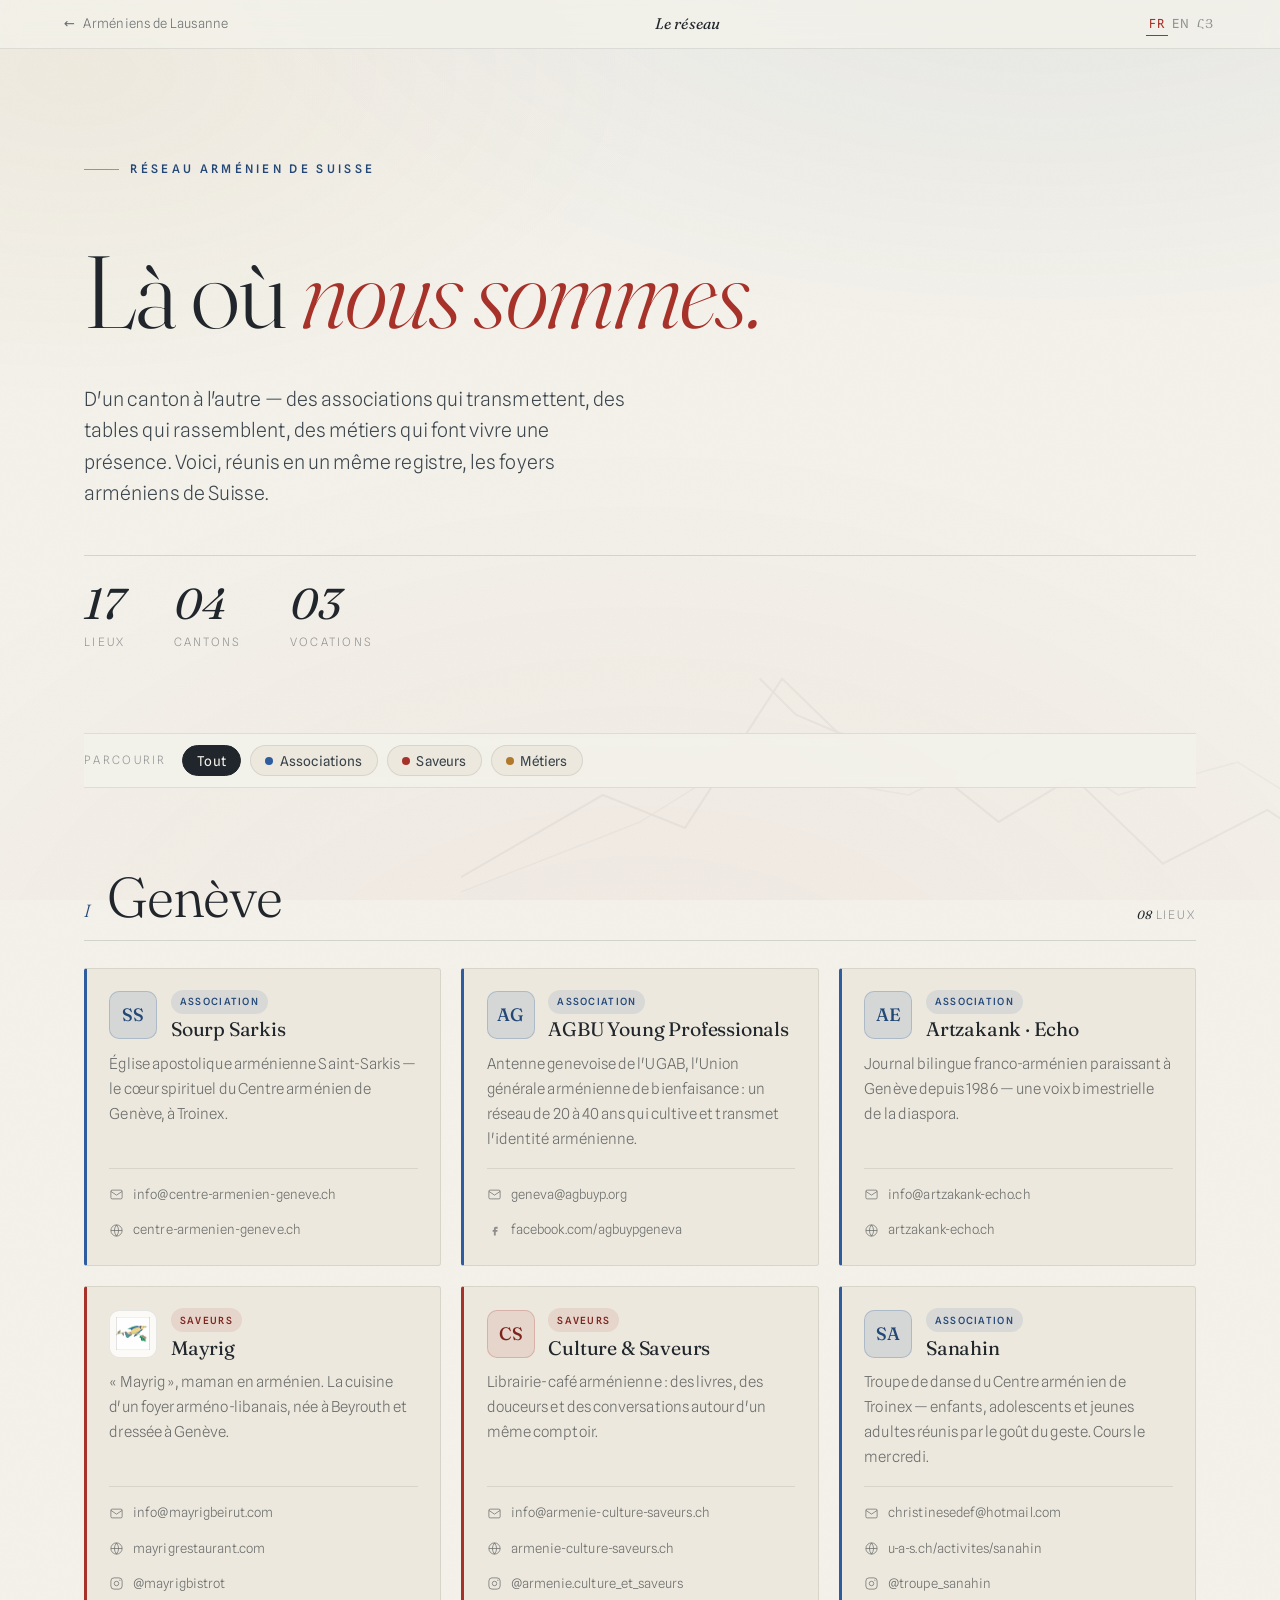
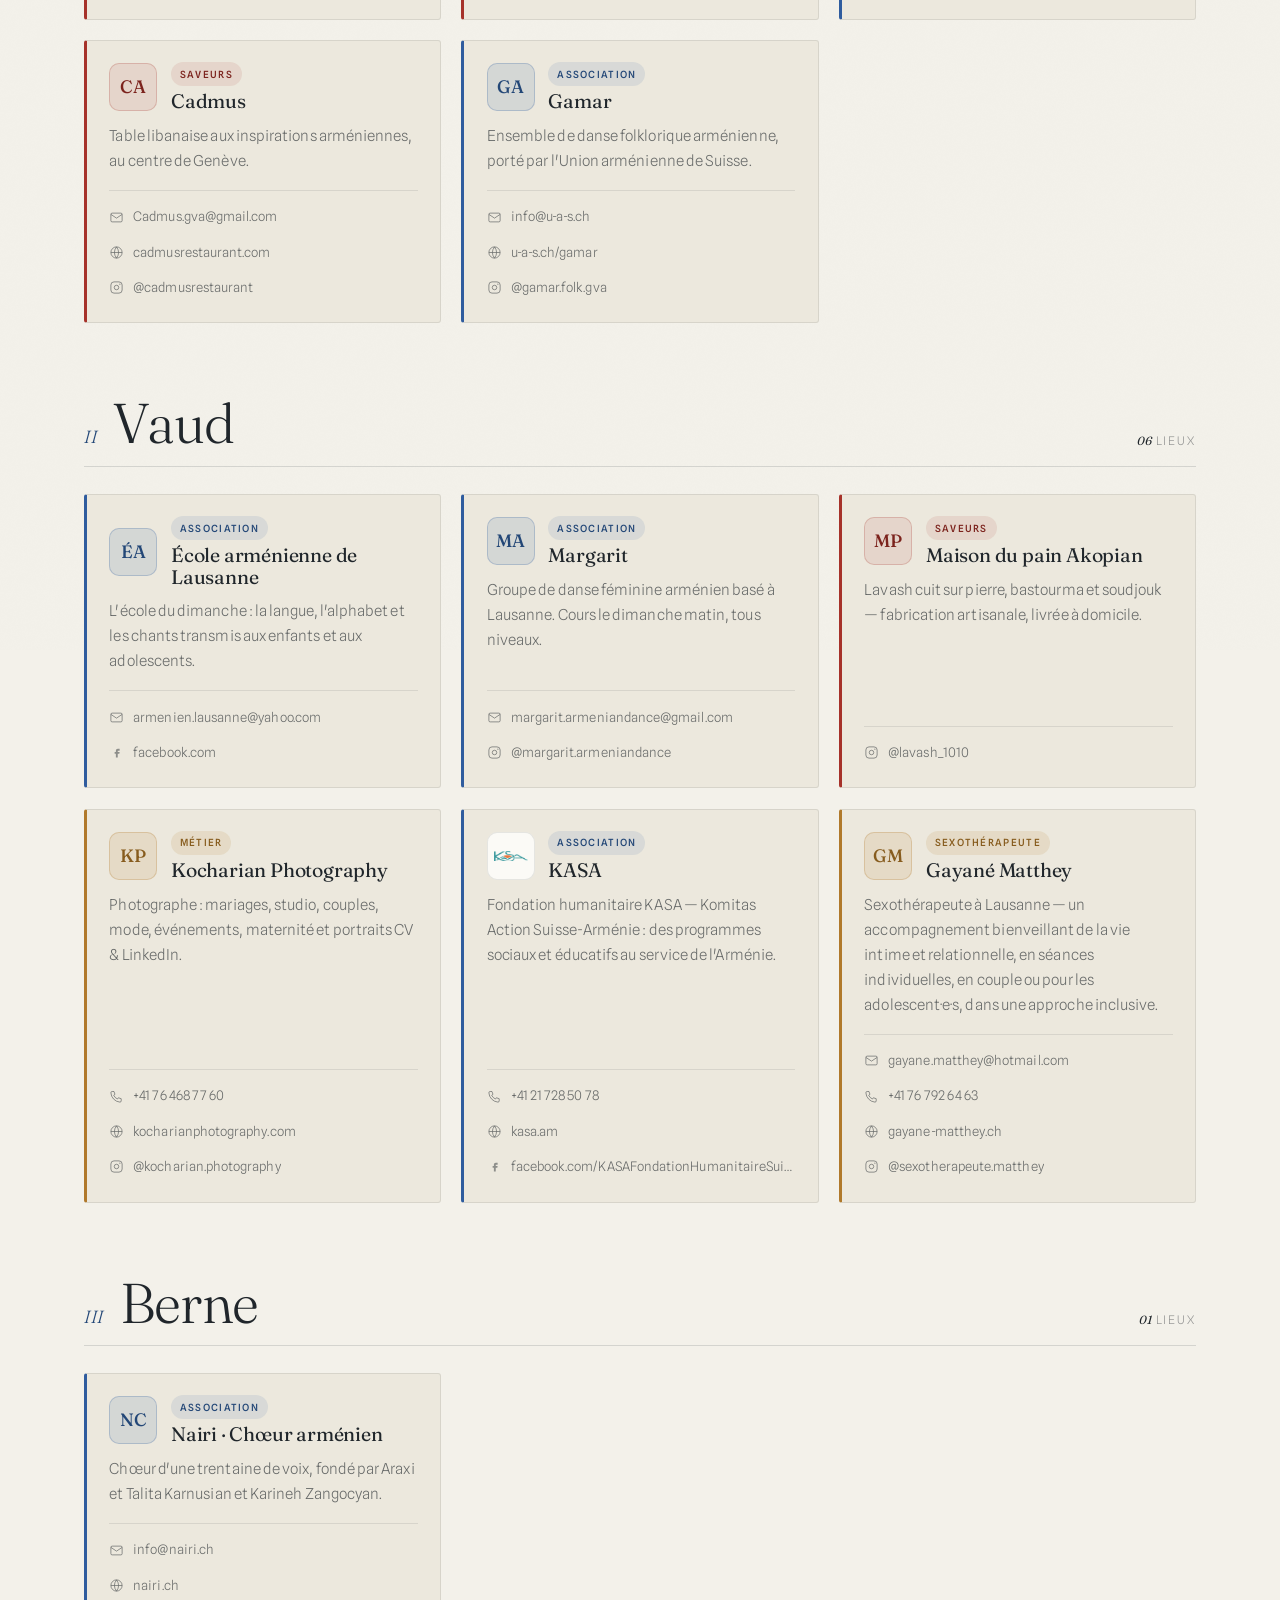
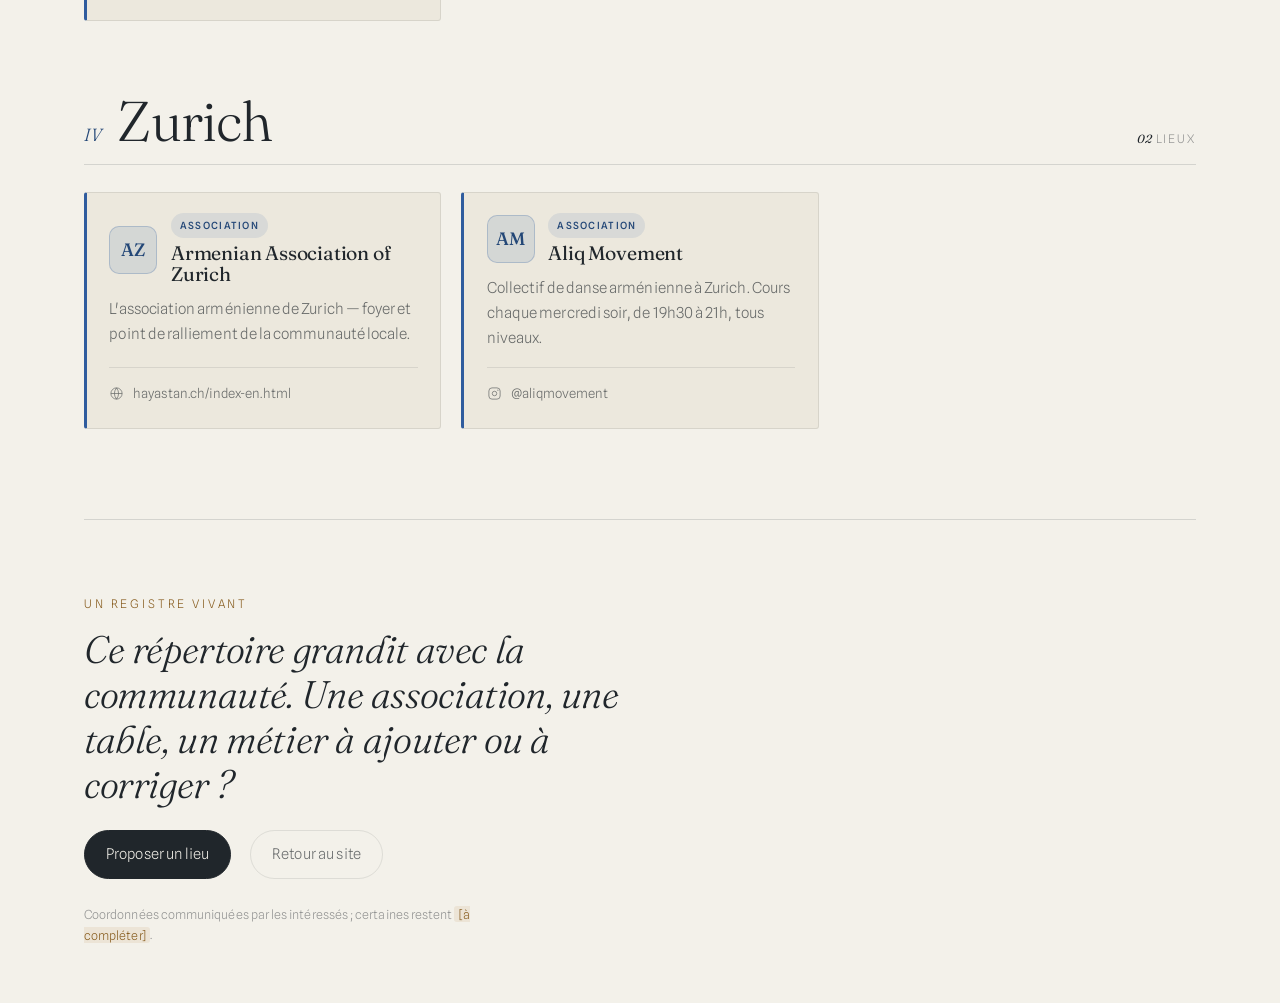
==== commit dcdbef83: "feat(reseau): add Gayané Matthey (sexothérapeute, Vaud) Add the Lausanne sex therapist to the VAUD s" ====
--- a/ArmenianSwissNetwork/index.html
+++ b/ArmenianSwissNetwork/index.html
@@ -382,7 +382,7 @@
     <p class="lead" data-i18n="hero.lead">D'un canton à l'autre — des associations qui transmettent, des tables qui rassemblent, des métiers qui font vivre une présence. Voici, réunis en un même registre, les foyers arméniens de Suisse.</p>
 
     <div class="stats">
-      <div class="stat"><span class="n" data-asn="total">16</span><span class="l" data-i18n="stat.lieux">lieux</span></div>
+      <div class="stat"><span class="n" data-asn="total">17</span><span class="l" data-i18n="stat.lieux">lieux</span></div>
       <div class="stat"><span class="n" data-asn="cantons">04</span><span class="l" data-i18n="stat.cantons">cantons</span></div>
       <div class="stat"><span class="n">03</span><span class="l" data-i18n="stat.vocations">vocations</span></div>
     </div>
@@ -543,7 +543,7 @@
           <div class="canton__head reveal">
             <span class="canton__num">II</span>
             <h2 class="canton__name" data-i18n="c.vd">Vaud</h2>
-            <span class="canton__count"><b>05</b> <span data-i18n="stat.lieux">lieux</span></span>
+            <span class="canton__count"><b>06</b> <span data-i18n="stat.lieux">lieux</span></span>
           </div>
           <div class="entries">
     
@@ -620,6 +620,23 @@
                 <li><a href="tel:+41217285078" data-i18n-title="a.tel" title="Téléphoner"><svg viewBox="0 0 24 24" fill="none" stroke="currentColor" stroke-width="1.6"><path d="M5 4h3l1.5 4.5L7.5 10a12 12 0 0 0 6 6l1.5-2 4.5 1.5V19a2 2 0 0 1-2 2A16 16 0 0 1 3 6a2 2 0 0 1 2-2Z"/></svg><span>+41 21 728 50 78</span></a></li>
                 <li><a href="https://kasa.am/" target="_blank" rel="noopener" data-i18n-title="a.web" title="Visiter le site"><svg viewBox="0 0 24 24" fill="none" stroke="currentColor" stroke-width="1.6"><circle cx="12" cy="12" r="9"/><path d="M3 12h18M12 3a15 15 0 0 1 0 18M12 3a15 15 0 0 0 0 18"/></svg><span>kasa.am</span></a></li>
                 <li><a href="https://www.facebook.com/KASAFondationHumanitaireSuisse" target="_blank" rel="noopener" title="Facebook"><svg viewBox="0 0 24 24" fill="currentColor"><path d="M14 9h3V6h-3c-1.7 0-3 1.3-3 3v2H9v3h2v6h3v-6h2.5l.5-3H14V9.5c0-.3.2-.5.5-.5Z"/></svg><span>facebook.com/KASAFondationHumanitaireSuisse</span></a></li>
+              </ul>
+            </article>
+    
+            <article class="entry reveal" data-cat="craft">
+              <div class="entry__head">
+                <span class="entry__logo" aria-hidden="true">GM</span>
+                <div class="entry__id">
+                  <span class="tag tag--craft" data-i18n="tag.gayane-matthey">Sexothérapeute</span>
+                  <h3 class="entry__name">Gayané Matthey</h3>
+                </div>
+              </div>
+              <p class="entry__desc" data-i18n="d.gayane-matthey">Sexothérapeute à Lausanne — un accompagnement bienveillant de la vie intime et relationnelle, en séances individuelles, en couple ou pour les adolescent·e·s, dans une approche inclusive.</p>
+              <ul class="links">
+                <li><a href="mailto:gayane.matthey@hotmail.com" data-i18n-title="a.mail" title="Écrire un courriel"><svg viewBox="0 0 24 24" fill="none" stroke="currentColor" stroke-width="1.6"><rect x="3" y="5" width="18" height="14" rx="2"/><path d="m3 7 9 6 9-6"/></svg><span>gayane.matthey@hotmail.com</span></a></li>
+                <li><a href="tel:+41767926463" data-i18n-title="a.tel" title="Téléphoner"><svg viewBox="0 0 24 24" fill="none" stroke="currentColor" stroke-width="1.6"><path d="M5 4h3l1.5 4.5L7.5 10a12 12 0 0 0 6 6l1.5-2 4.5 1.5V19a2 2 0 0 1-2 2A16 16 0 0 1 3 6a2 2 0 0 1 2-2Z"/></svg><span>+41 76 792 64 63</span></a></li>
+                <li><a href="https://gayane-matthey.ch" target="_blank" rel="noopener" data-i18n-title="a.web" title="Visiter le site"><svg viewBox="0 0 24 24" fill="none" stroke="currentColor" stroke-width="1.6"><circle cx="12" cy="12" r="9"/><path d="M3 12h18M12 3a15 15 0 0 1 0 18M12 3a15 15 0 0 0 0 18"/></svg><span>gayane-matthey.ch</span></a></li>
+                <li><a href="https://www.instagram.com/sexotherapeute.matthey/" target="_blank" rel="noopener" title="Instagram"><svg viewBox="0 0 24 24" fill="none" stroke="currentColor" stroke-width="1.6"><rect x="3" y="3" width="18" height="18" rx="5"/><circle cx="12" cy="12" r="3.6"/><circle cx="17.4" cy="6.6" r="1.1" fill="currentColor" stroke="none"/></svg><span>@sexotherapeute.matthey</span></a></li>
               </ul>
             </article>
     
@@ -759,9 +776,11 @@
       "d.maison-du-pain-akopian": "Stone-baked lavash, basturma and sujuk — handmade and delivered to your door.",
       "d.kocharian-photography": "Photographer: weddings, studio, couples, fashion, events, maternity and CV &amp; LinkedIn portraits.",
       "d.kasa": "The KASA humanitarian foundation — Komitas Action Suisse-Arménie: social and educational programmes in the service of Armenia.",
+      "d.gayane-matthey": "A sex therapist in Lausanne — caring support for intimate and relational life, in individual, couples or adolescent sessions, with an inclusive approach.",
       "d.nairi-armenian-choir": "A choir of some thirty voices, founded by Araxi and Talita Karnusian and Karineh Zangocyan.",
       "d.armenian-association-of-zurich": "The Armenian Association of Zurich — home and gathering point of the local community.",
       "d.aliq-movement-zurich": "An Armenian dance collective in Zurich. Classes every Wednesday evening, 7.30 to 9 pm, all levels.",
+      "tag.gayane-matthey": "Sex therapist",
       /* ASN:EN:END */
       "foot.kicker": "A living register",
       "foot.note": "This directory grows with the community. An association, a table, a craft to add or correct?",
@@ -811,9 +830,11 @@
       "d.maison-du-pain-akopian": "Քարի վրա թխված լավաշ, բաստուրմա և սուջուխ՝ ձեռագործ, առաքումով։",
       "d.kocharian-photography": "Լուսանկարիչ՝ հարսանիքներ, ստուդիա, զույգեր, նորաձևություն, միջոցառումներ, մայրություն և CV ու LinkedIn-ի դիմանկարներ։",
       "d.kasa": "KASA մարդասիրական հիմնադրամ՝ Komitas Action Suisse-Arménie. սոցիալական և կրթական ծրագրեր՝ ի սպաս Հայաստանի։",
+      "d.gayane-matthey": "Սեքսաթերապևտ Լոզանում՝ ինտիմ և հարաբերական կյանքի հոգատար ուղեկցում՝ անհատական, զույգով կամ պատանիների համար, ներառական մոտեցմամբ։",
       "d.nairi-armenian-choir": "Շուրջ երեսուն ձայնից բաղկացած երգչախումբ՝ հիմնված Արաքսի և Թալիտա Կառնուսյանների ու Կարինե Զանգոցյանի կողմից։",
       "d.armenian-association-of-zurich": "Ցյուրիխի հայ միությունը՝ տեղի համայնքի օջախն ու հավաքատեղին։",
       "d.aliq-movement-zurich": "Հայկական պարի խումբ Ցյուրիխում։ Դասերը՝ ամեն չորեքշաբթի երեկո, 19:30–21:00, բոլոր մակարդակների համար։",
+      "tag.gayane-matthey": "Սեքսաթերապևտ",
       /* ASN:HY:END */
       "foot.kicker": "Կենդանի մատյան",
       "foot.note": "Այս մատյանը մեծանում է համայնքի հետ։ Ավելացնելու կամ ուղղելու միություն, սեղան կամ արհե՞ստ կա։",
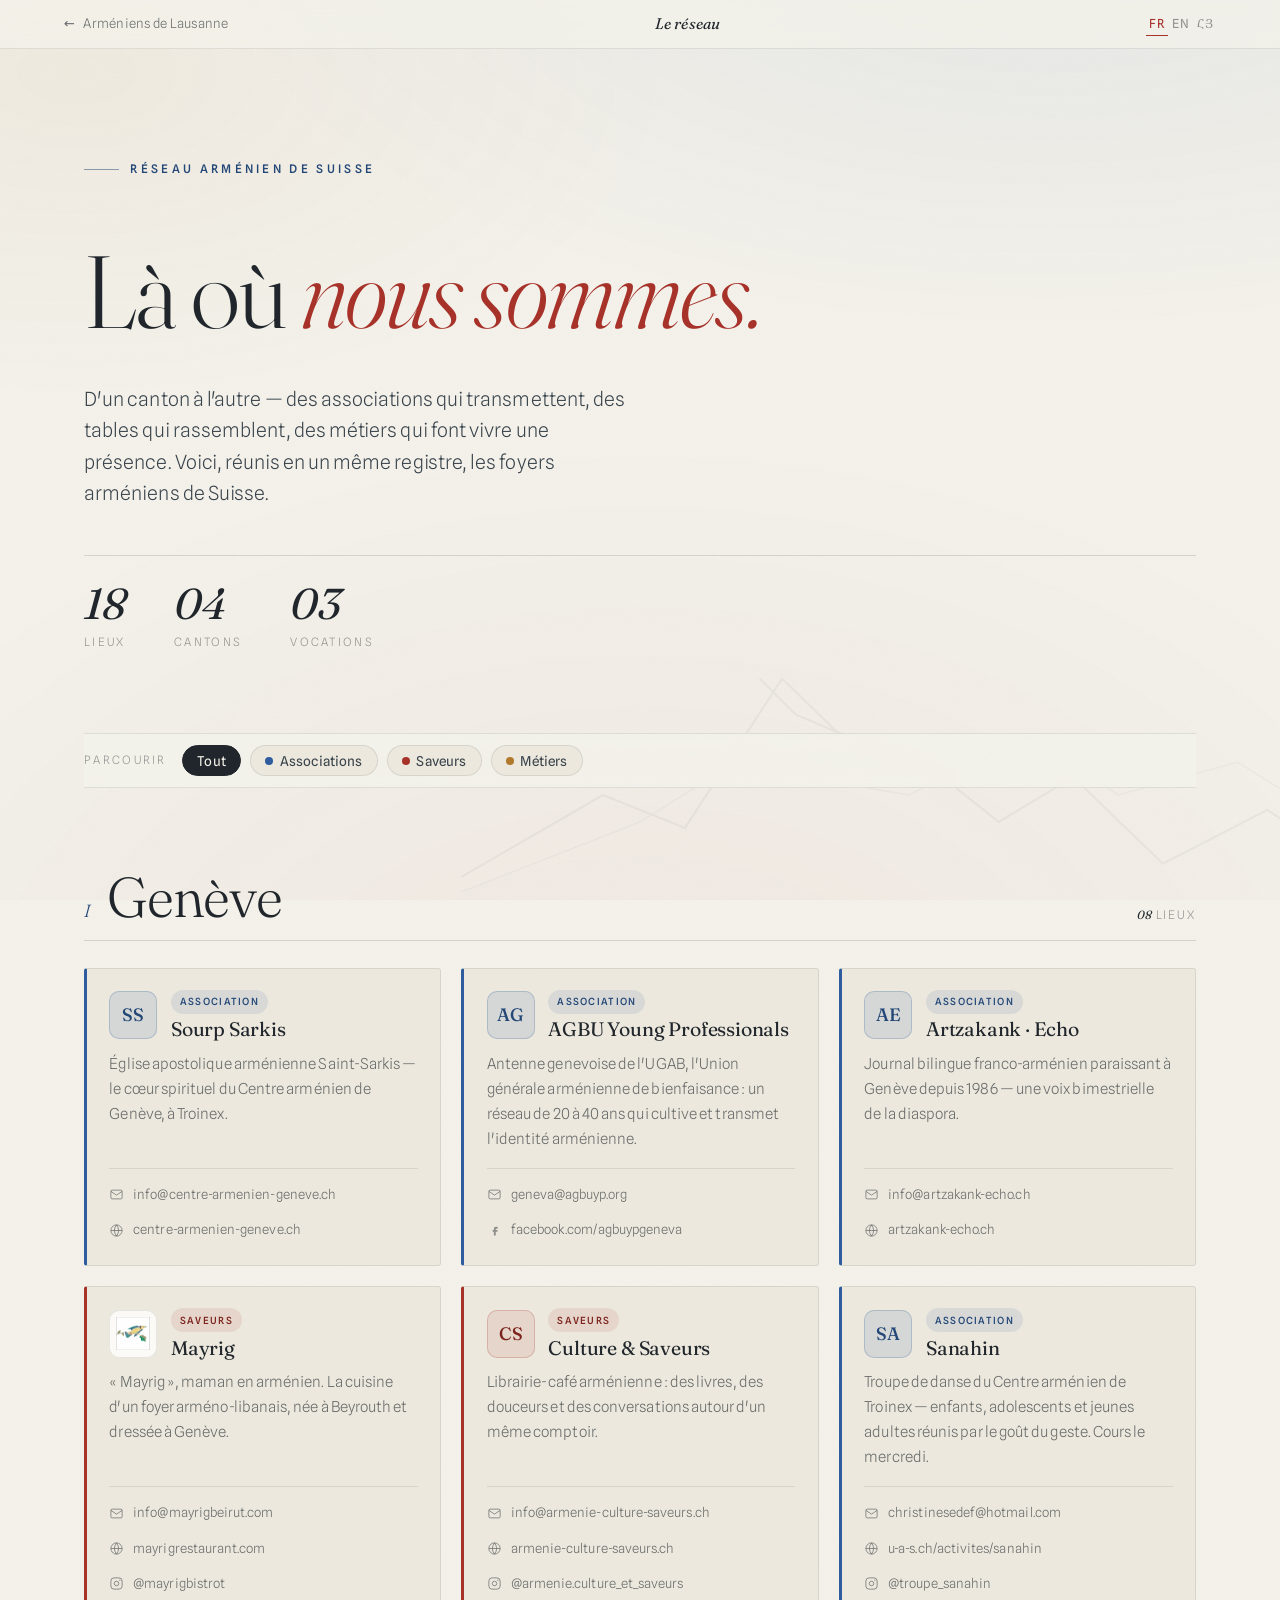
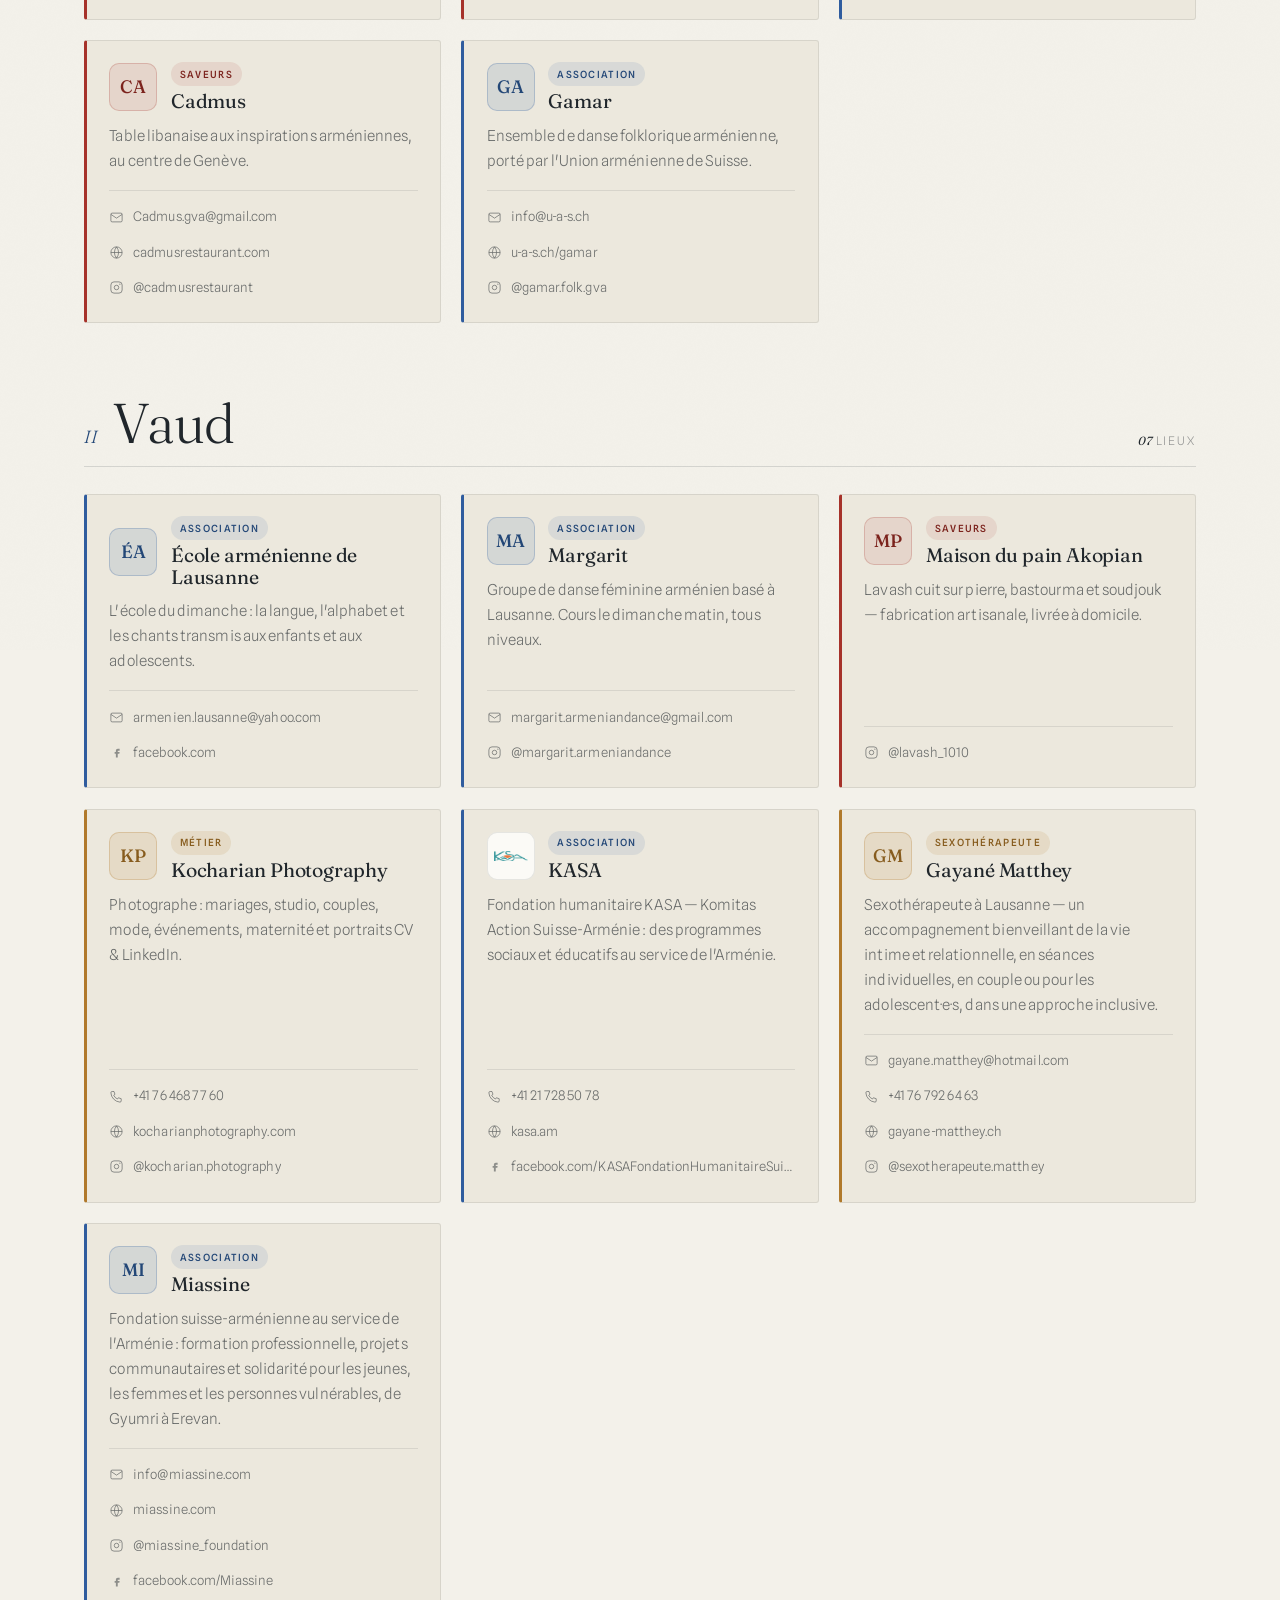
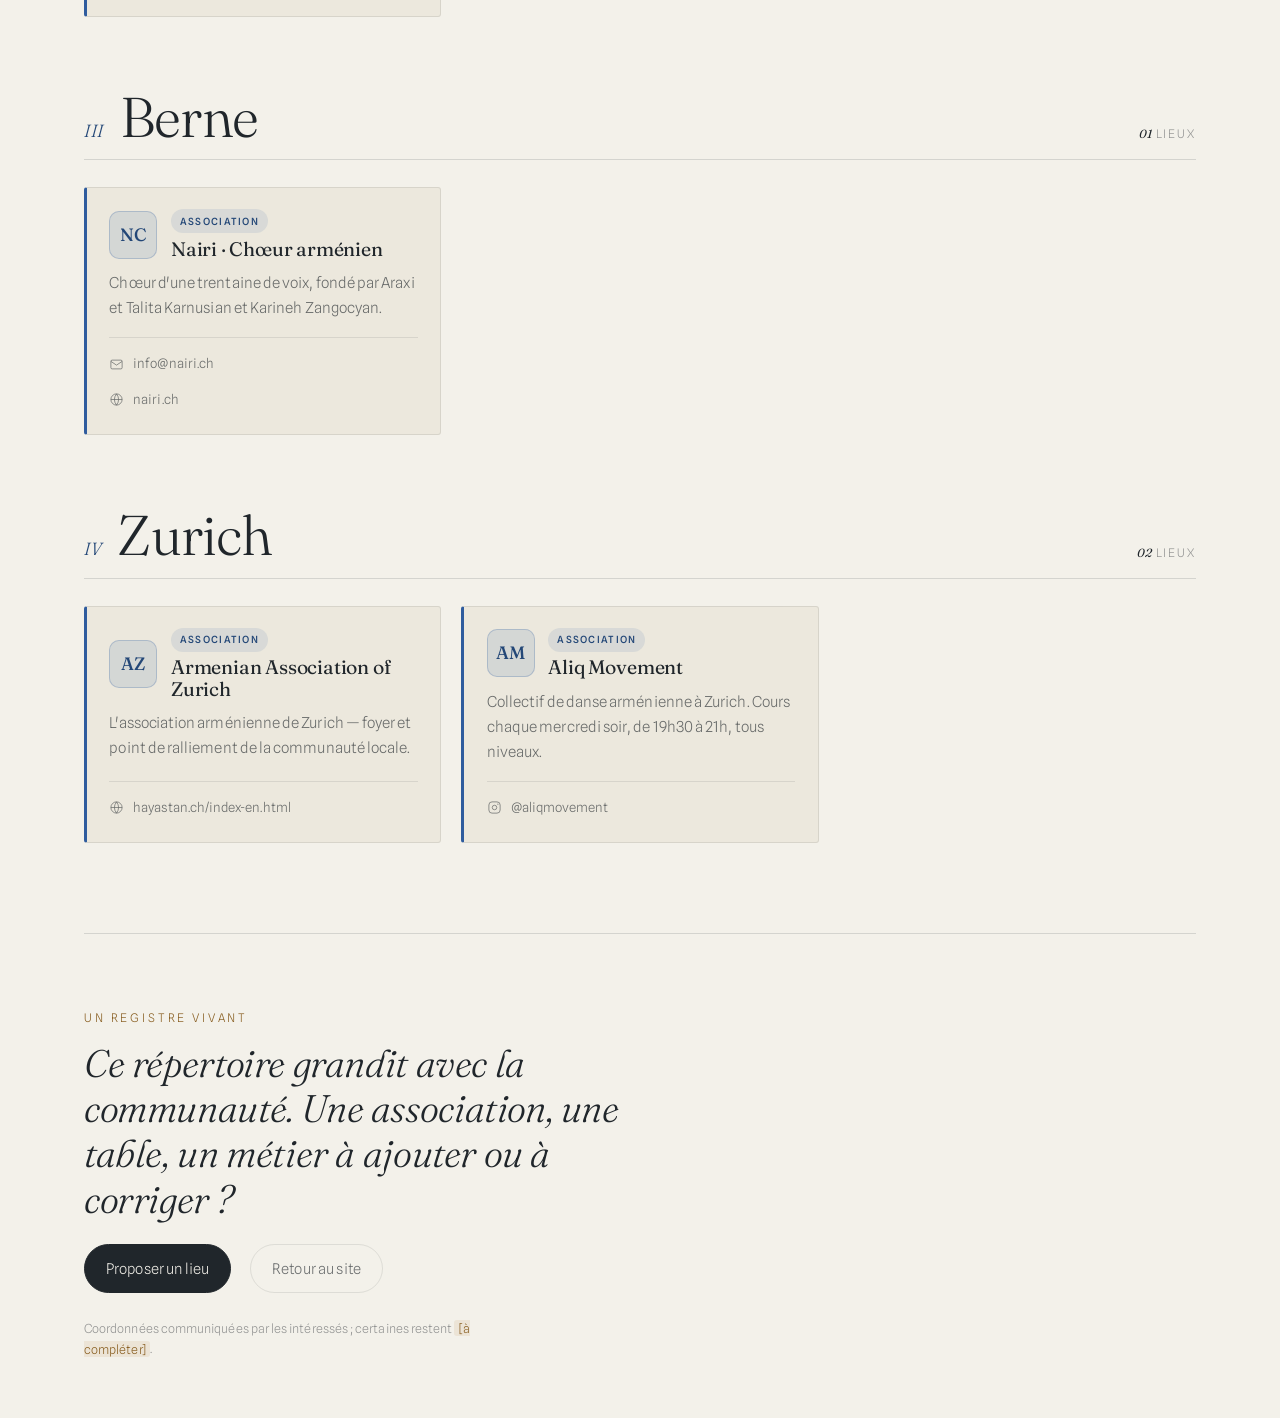
==== commit 1265c049: "feat(reseau): add Miassine (fondation suisse-arménienne, Vaud) Swiss-Armenian foundation supporting " ====
--- a/ArmenianSwissNetwork/index.html
+++ b/ArmenianSwissNetwork/index.html
@@ -382,7 +382,7 @@
     <p class="lead" data-i18n="hero.lead">D'un canton à l'autre — des associations qui transmettent, des tables qui rassemblent, des métiers qui font vivre une présence. Voici, réunis en un même registre, les foyers arméniens de Suisse.</p>
 
     <div class="stats">
-      <div class="stat"><span class="n" data-asn="total">17</span><span class="l" data-i18n="stat.lieux">lieux</span></div>
+      <div class="stat"><span class="n" data-asn="total">18</span><span class="l" data-i18n="stat.lieux">lieux</span></div>
       <div class="stat"><span class="n" data-asn="cantons">04</span><span class="l" data-i18n="stat.cantons">cantons</span></div>
       <div class="stat"><span class="n">03</span><span class="l" data-i18n="stat.vocations">vocations</span></div>
     </div>
@@ -543,7 +543,7 @@
           <div class="canton__head reveal">
             <span class="canton__num">II</span>
             <h2 class="canton__name" data-i18n="c.vd">Vaud</h2>
-            <span class="canton__count"><b>06</b> <span data-i18n="stat.lieux">lieux</span></span>
+            <span class="canton__count"><b>07</b> <span data-i18n="stat.lieux">lieux</span></span>
           </div>
           <div class="entries">
     
@@ -637,6 +637,23 @@
                 <li><a href="tel:+41767926463" data-i18n-title="a.tel" title="Téléphoner"><svg viewBox="0 0 24 24" fill="none" stroke="currentColor" stroke-width="1.6"><path d="M5 4h3l1.5 4.5L7.5 10a12 12 0 0 0 6 6l1.5-2 4.5 1.5V19a2 2 0 0 1-2 2A16 16 0 0 1 3 6a2 2 0 0 1 2-2Z"/></svg><span>+41 76 792 64 63</span></a></li>
                 <li><a href="https://gayane-matthey.ch" target="_blank" rel="noopener" data-i18n-title="a.web" title="Visiter le site"><svg viewBox="0 0 24 24" fill="none" stroke="currentColor" stroke-width="1.6"><circle cx="12" cy="12" r="9"/><path d="M3 12h18M12 3a15 15 0 0 1 0 18M12 3a15 15 0 0 0 0 18"/></svg><span>gayane-matthey.ch</span></a></li>
                 <li><a href="https://www.instagram.com/sexotherapeute.matthey/" target="_blank" rel="noopener" title="Instagram"><svg viewBox="0 0 24 24" fill="none" stroke="currentColor" stroke-width="1.6"><rect x="3" y="3" width="18" height="18" rx="5"/><circle cx="12" cy="12" r="3.6"/><circle cx="17.4" cy="6.6" r="1.1" fill="currentColor" stroke="none"/></svg><span>@sexotherapeute.matthey</span></a></li>
+              </ul>
+            </article>
+    
+            <article class="entry reveal" data-cat="asso">
+              <div class="entry__head">
+                <span class="entry__logo" aria-hidden="true">MI</span>
+                <div class="entry__id">
+                  <span class="tag tag--asso" data-i18n="tag.asso">Association</span>
+                  <h3 class="entry__name">Miassine</h3>
+                </div>
+              </div>
+              <p class="entry__desc" data-i18n="d.miassine">Fondation suisse-arménienne au service de l'Arménie : formation professionnelle, projets communautaires et solidarité pour les jeunes, les femmes et les personnes vulnérables, de Gyumri à Erevan.</p>
+              <ul class="links">
+                <li><a href="mailto:info@miassine.com" data-i18n-title="a.mail" title="Écrire un courriel"><svg viewBox="0 0 24 24" fill="none" stroke="currentColor" stroke-width="1.6"><rect x="3" y="5" width="18" height="14" rx="2"/><path d="m3 7 9 6 9-6"/></svg><span>info@miassine.com</span></a></li>
+                <li><a href="https://miassine.com/" target="_blank" rel="noopener" data-i18n-title="a.web" title="Visiter le site"><svg viewBox="0 0 24 24" fill="none" stroke="currentColor" stroke-width="1.6"><circle cx="12" cy="12" r="9"/><path d="M3 12h18M12 3a15 15 0 0 1 0 18M12 3a15 15 0 0 0 0 18"/></svg><span>miassine.com</span></a></li>
+                <li><a href="https://www.instagram.com/miassine_foundation/" target="_blank" rel="noopener" title="Instagram"><svg viewBox="0 0 24 24" fill="none" stroke="currentColor" stroke-width="1.6"><rect x="3" y="3" width="18" height="18" rx="5"/><circle cx="12" cy="12" r="3.6"/><circle cx="17.4" cy="6.6" r="1.1" fill="currentColor" stroke="none"/></svg><span>@miassine_foundation</span></a></li>
+                <li><a href="https://www.facebook.com/Miassine" target="_blank" rel="noopener" title="Facebook"><svg viewBox="0 0 24 24" fill="currentColor"><path d="M14 9h3V6h-3c-1.7 0-3 1.3-3 3v2H9v3h2v6h3v-6h2.5l.5-3H14V9.5c0-.3.2-.5.5-.5Z"/></svg><span>facebook.com/Miassine</span></a></li>
               </ul>
             </article>
     
@@ -777,6 +794,7 @@
       "d.kocharian-photography": "Photographer: weddings, studio, couples, fashion, events, maternity and CV &amp; LinkedIn portraits.",
       "d.kasa": "The KASA humanitarian foundation — Komitas Action Suisse-Arménie: social and educational programmes in the service of Armenia.",
       "d.gayane-matthey": "A sex therapist in Lausanne — caring support for intimate and relational life, in individual, couples or adolescent sessions, with an inclusive approach.",
+      "d.miassine": "A Swiss-Armenian foundation in the service of Armenia: vocational training, community projects and solidarity for young people, women and vulnerable individuals, from Gyumri to Yerevan.",
       "d.nairi-armenian-choir": "A choir of some thirty voices, founded by Araxi and Talita Karnusian and Karineh Zangocyan.",
       "d.armenian-association-of-zurich": "The Armenian Association of Zurich — home and gathering point of the local community.",
       "d.aliq-movement-zurich": "An Armenian dance collective in Zurich. Classes every Wednesday evening, 7.30 to 9 pm, all levels.",
@@ -831,6 +849,7 @@
       "d.kocharian-photography": "Լուսանկարիչ՝ հարսանիքներ, ստուդիա, զույգեր, նորաձևություն, միջոցառումներ, մայրություն և CV ու LinkedIn-ի դիմանկարներ։",
       "d.kasa": "KASA մարդասիրական հիմնադրամ՝ Komitas Action Suisse-Arménie. սոցիալական և կրթական ծրագրեր՝ ի սպաս Հայաստանի։",
       "d.gayane-matthey": "Սեքսաթերապևտ Լոզանում՝ ինտիմ և հարաբերական կյանքի հոգատար ուղեկցում՝ անհատական, զույգով կամ պատանիների համար, ներառական մոտեցմամբ։",
+      "d.miassine": "Շվեյցարահայ հիմնադրամ՝ ի սպաս Հայաստանի. մասնագիտական ուսուցում, համայնքային ծրագրեր և համերաշխություն երիտասարդների, կանանց ու խոցելի մարդկանց համար՝ Գյումրիից մինչև Երևան։",
       "d.nairi-armenian-choir": "Շուրջ երեսուն ձայնից բաղկացած երգչախումբ՝ հիմնված Արաքսի և Թալիտա Կառնուսյանների ու Կարինե Զանգոցյանի կողմից։",
       "d.armenian-association-of-zurich": "Ցյուրիխի հայ միությունը՝ տեղի համայնքի օջախն ու հավաքատեղին։",
       "d.aliq-movement-zurich": "Հայկական պարի խումբ Ցյուրիխում։ Դասերը՝ ամեն չորեքշաբթի երեկո, 19:30–21:00, բոլոր մակարդակների համար։",
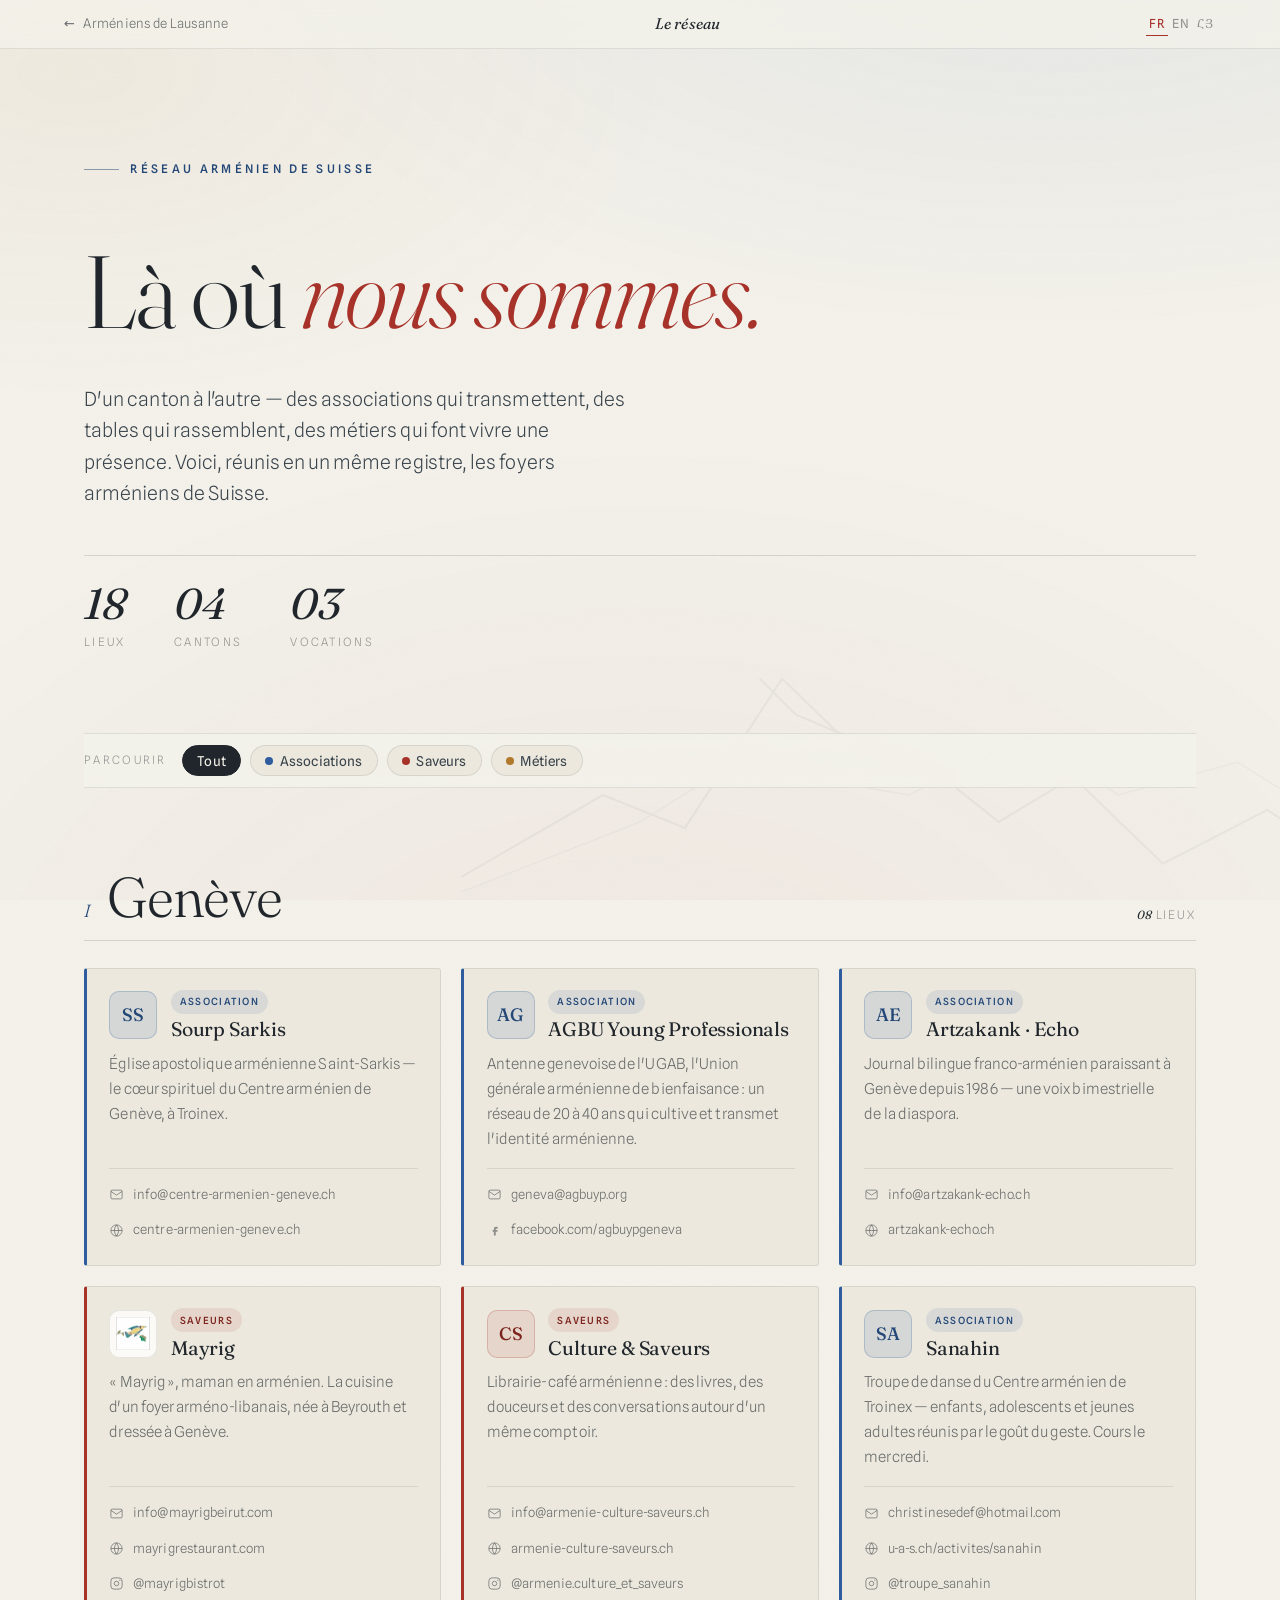
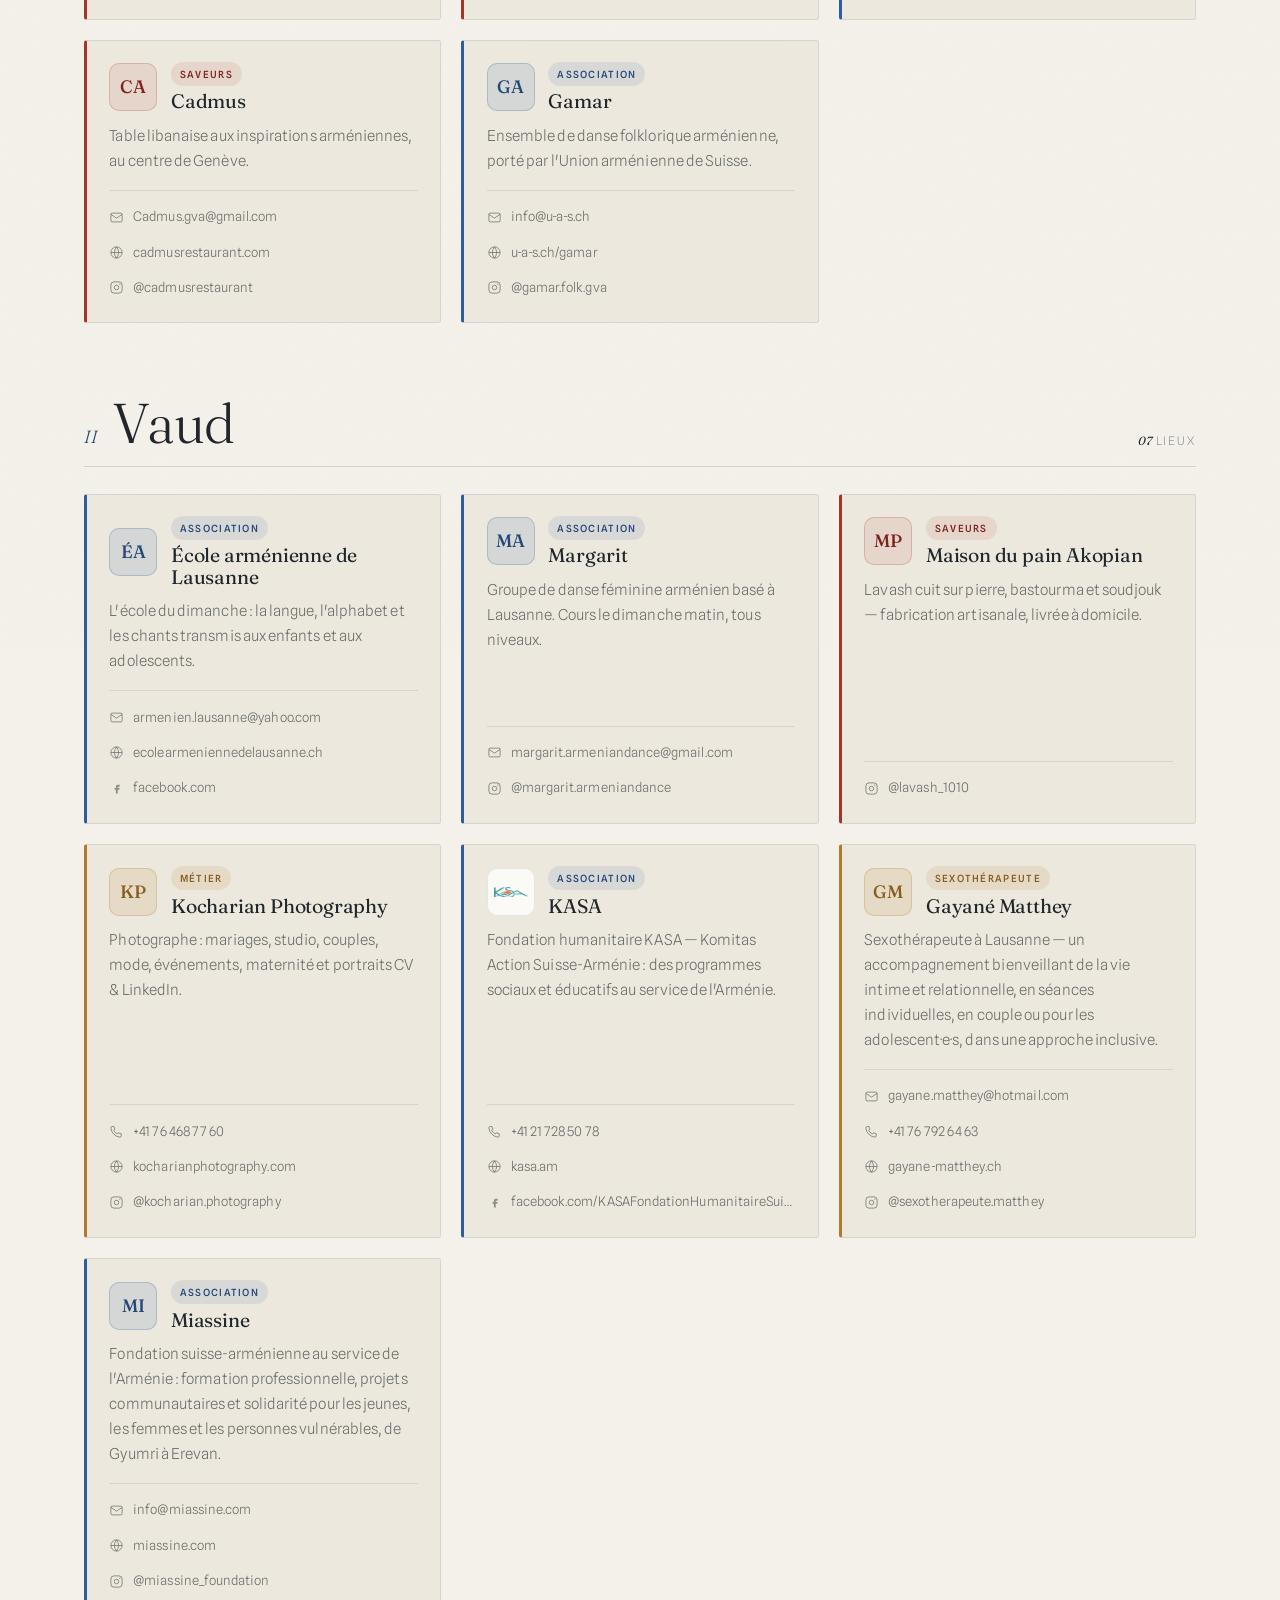
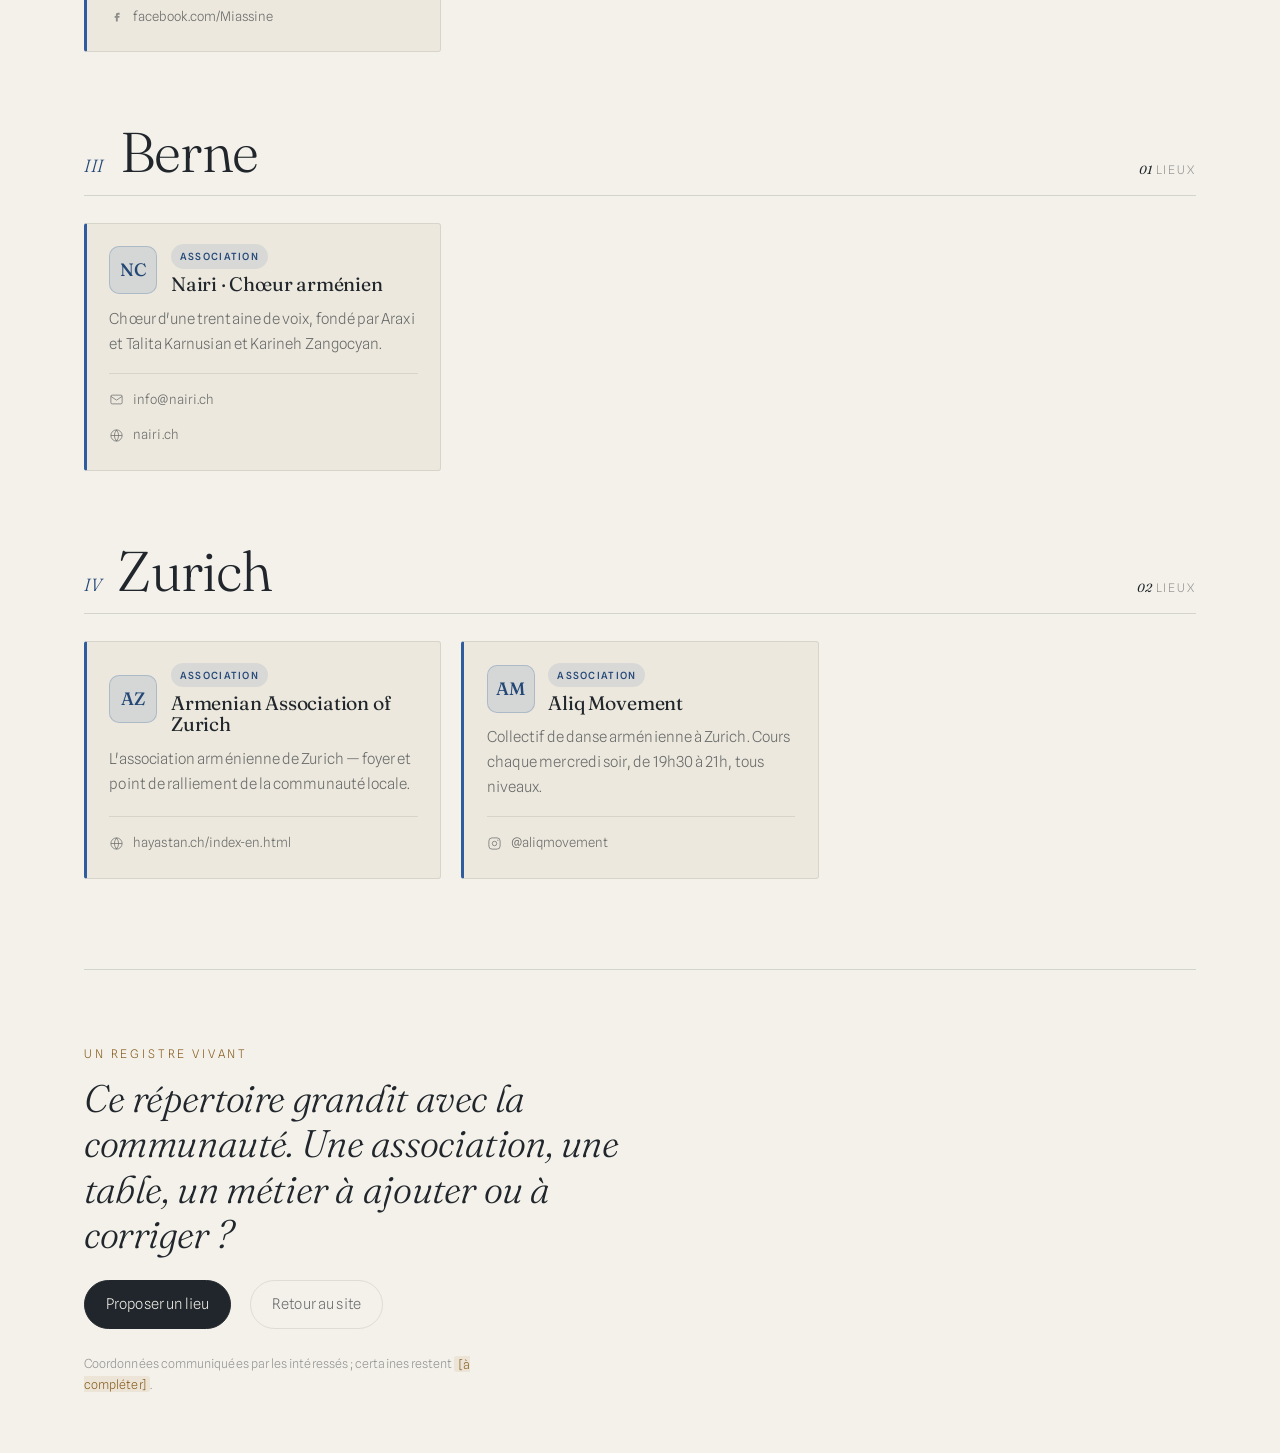
==== commit 48df082b: "feat(reseau): add website to École arménienne de Lausanne entry Fill the empty Website field on the " ====
--- a/ArmenianSwissNetwork/index.html
+++ b/ArmenianSwissNetwork/index.html
@@ -558,6 +558,7 @@
               <p class="entry__desc" data-i18n="d.ecole-armenienne-a-lausanne">L'école du dimanche : la langue, l'alphabet et les chants transmis aux enfants et aux adolescents.</p>
               <ul class="links">
                 <li><a href="mailto:armenien.lausanne@yahoo.com" data-i18n-title="a.mail" title="Écrire un courriel"><svg viewBox="0 0 24 24" fill="none" stroke="currentColor" stroke-width="1.6"><rect x="3" y="5" width="18" height="14" rx="2"/><path d="m3 7 9 6 9-6"/></svg><span>armenien.lausanne@yahoo.com</span></a></li>
+                <li><a href="https://www.ecolearmeniennedelausanne.ch/" target="_blank" rel="noopener" data-i18n-title="a.web" title="Visiter le site"><svg viewBox="0 0 24 24" fill="none" stroke="currentColor" stroke-width="1.6"><circle cx="12" cy="12" r="9"/><path d="M3 12h18M12 3a15 15 0 0 1 0 18M12 3a15 15 0 0 0 0 18"/></svg><span>ecolearmeniennedelausanne.ch</span></a></li>
                 <li><a href="https://www.facebook.com/profile.php?id=100087566591111" target="_blank" rel="noopener" title="Facebook"><svg viewBox="0 0 24 24" fill="currentColor"><path d="M14 9h3V6h-3c-1.7 0-3 1.3-3 3v2H9v3h2v6h3v-6h2.5l.5-3H14V9.5c0-.3.2-.5.5-.5Z"/></svg><span>facebook.com</span></a></li>
               </ul>
             </article>
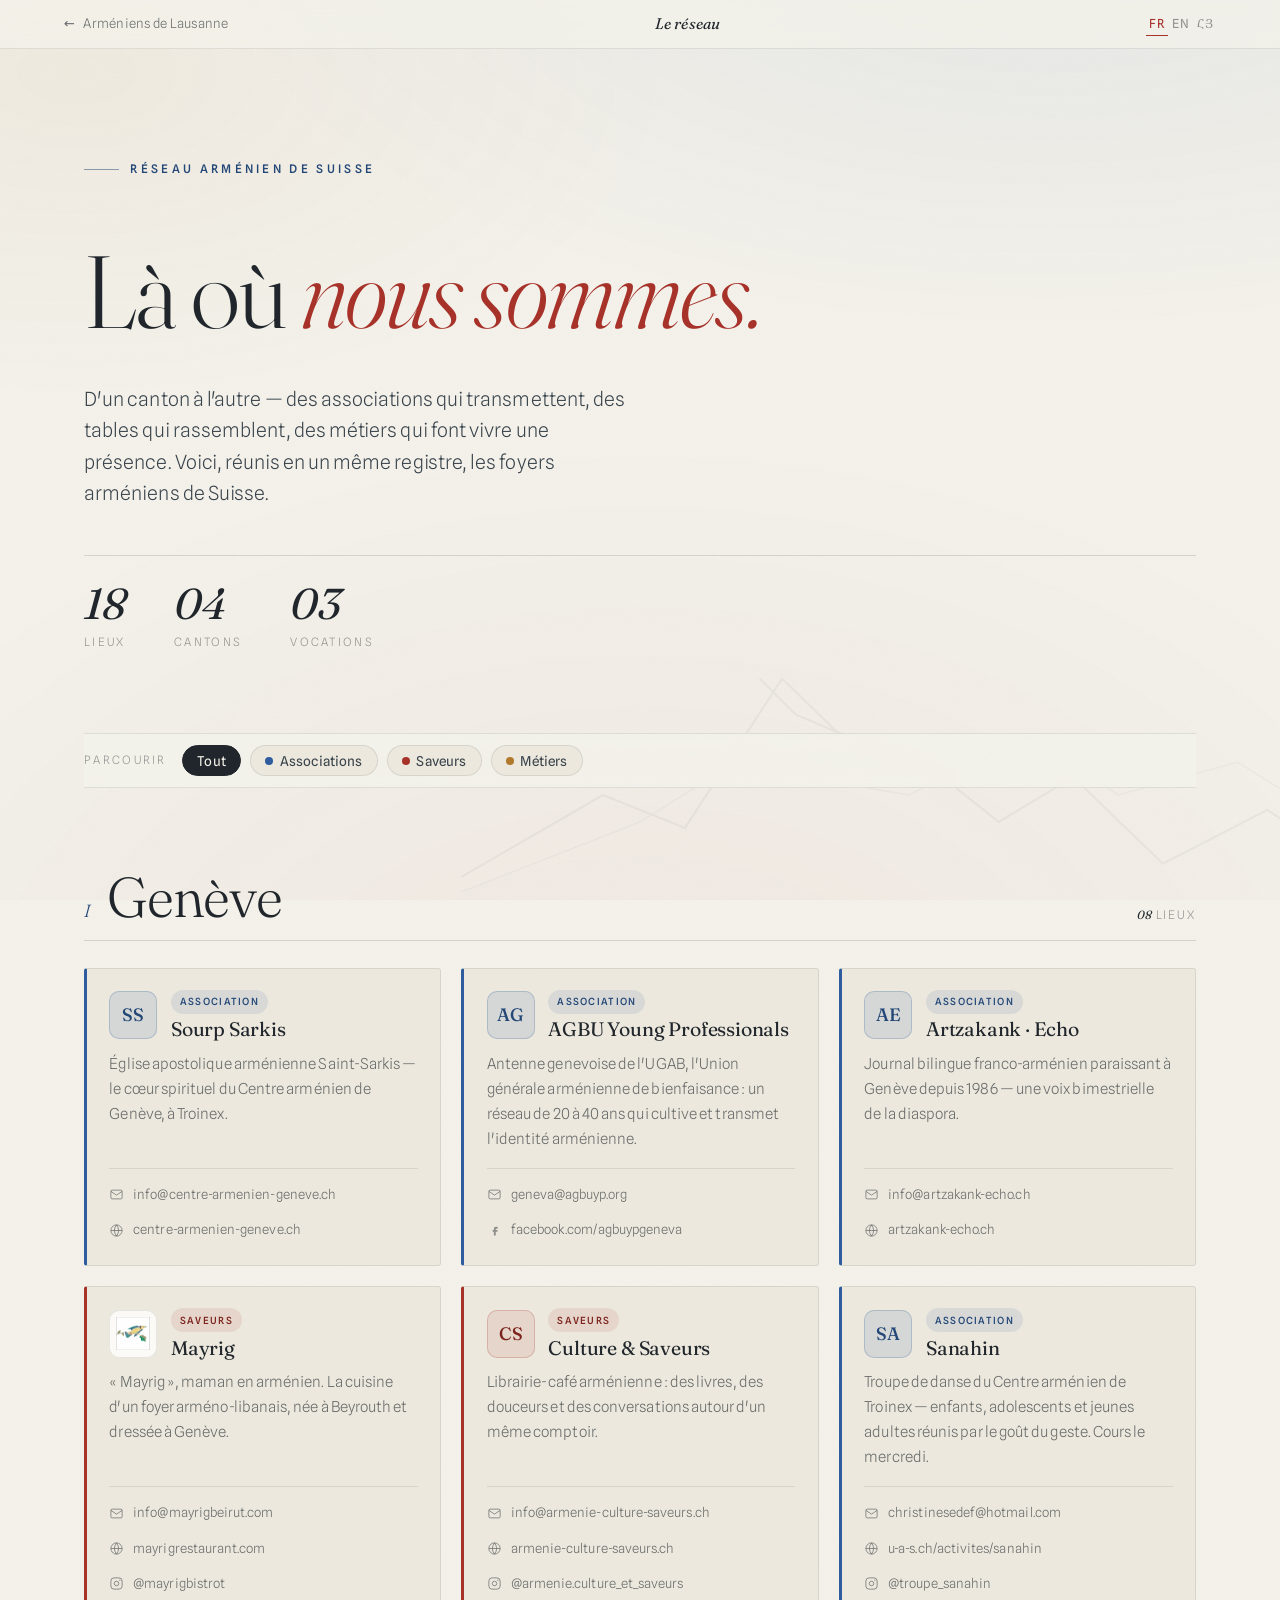
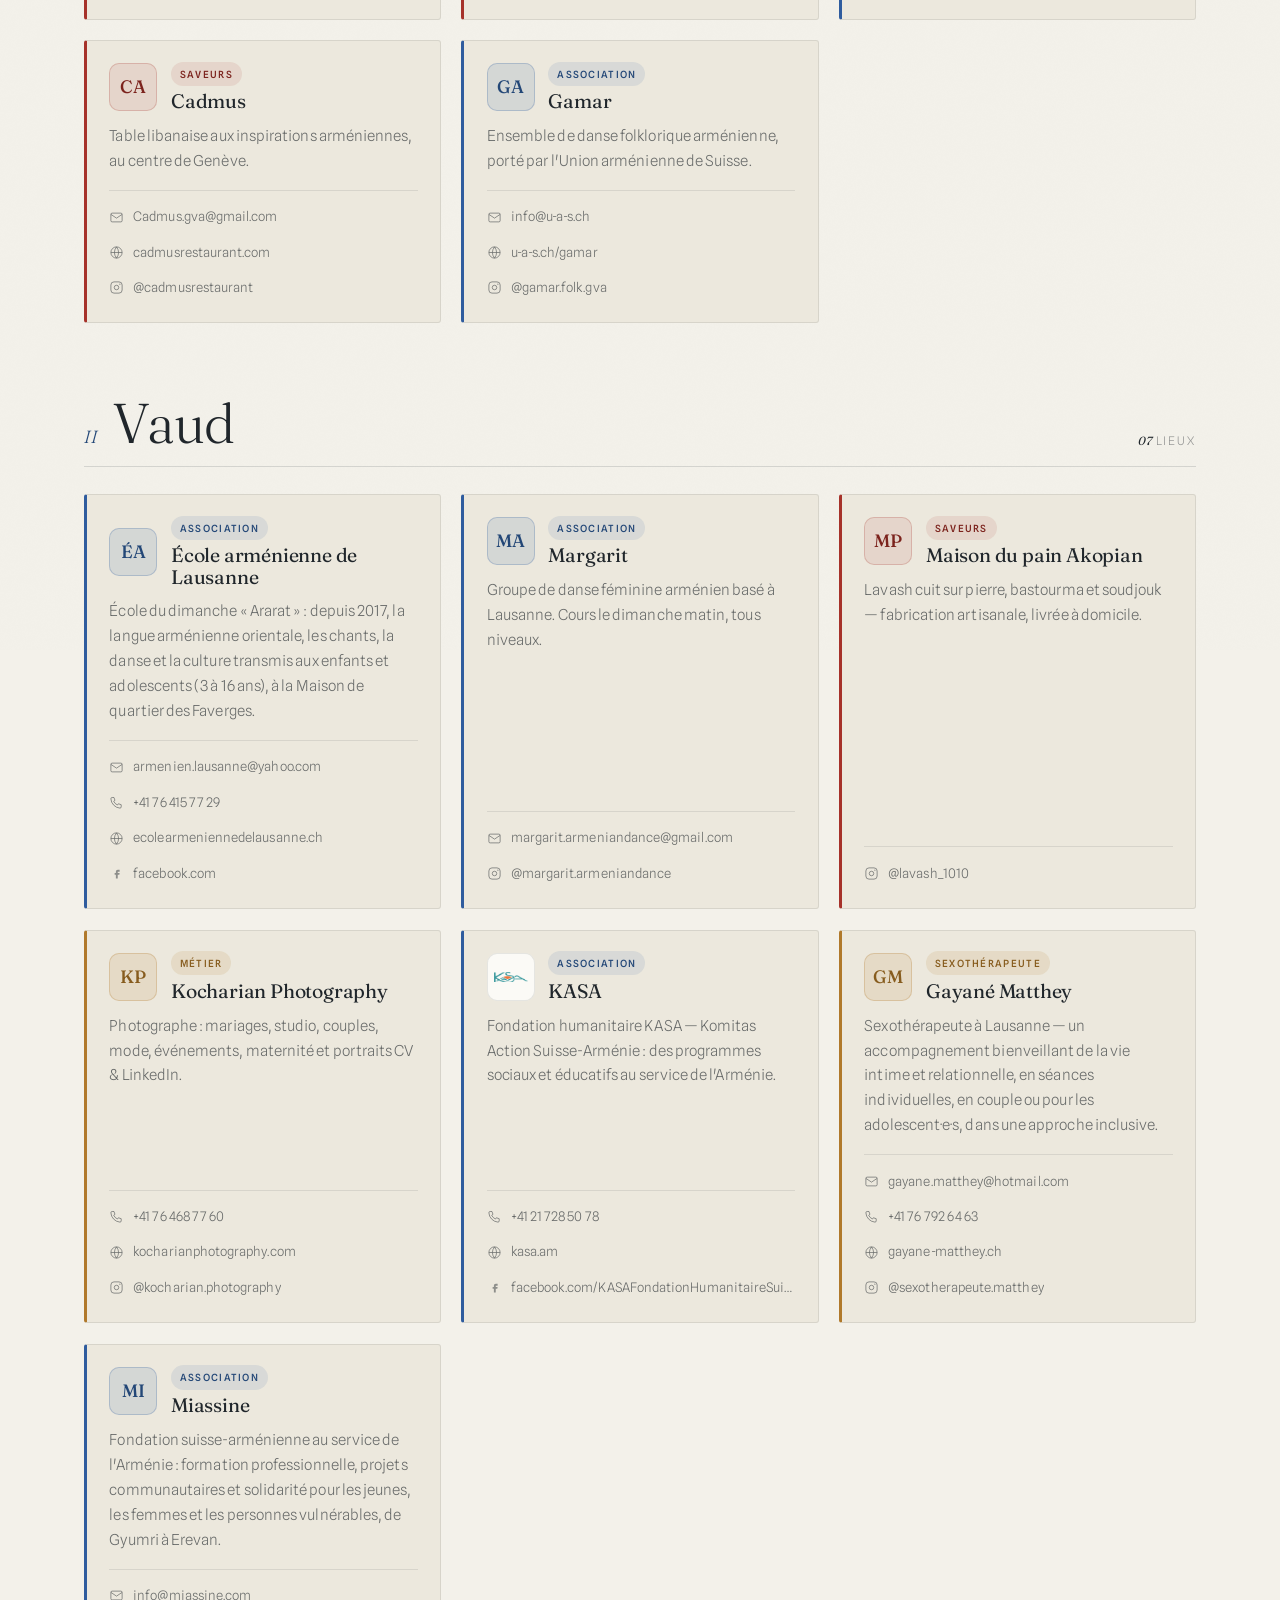
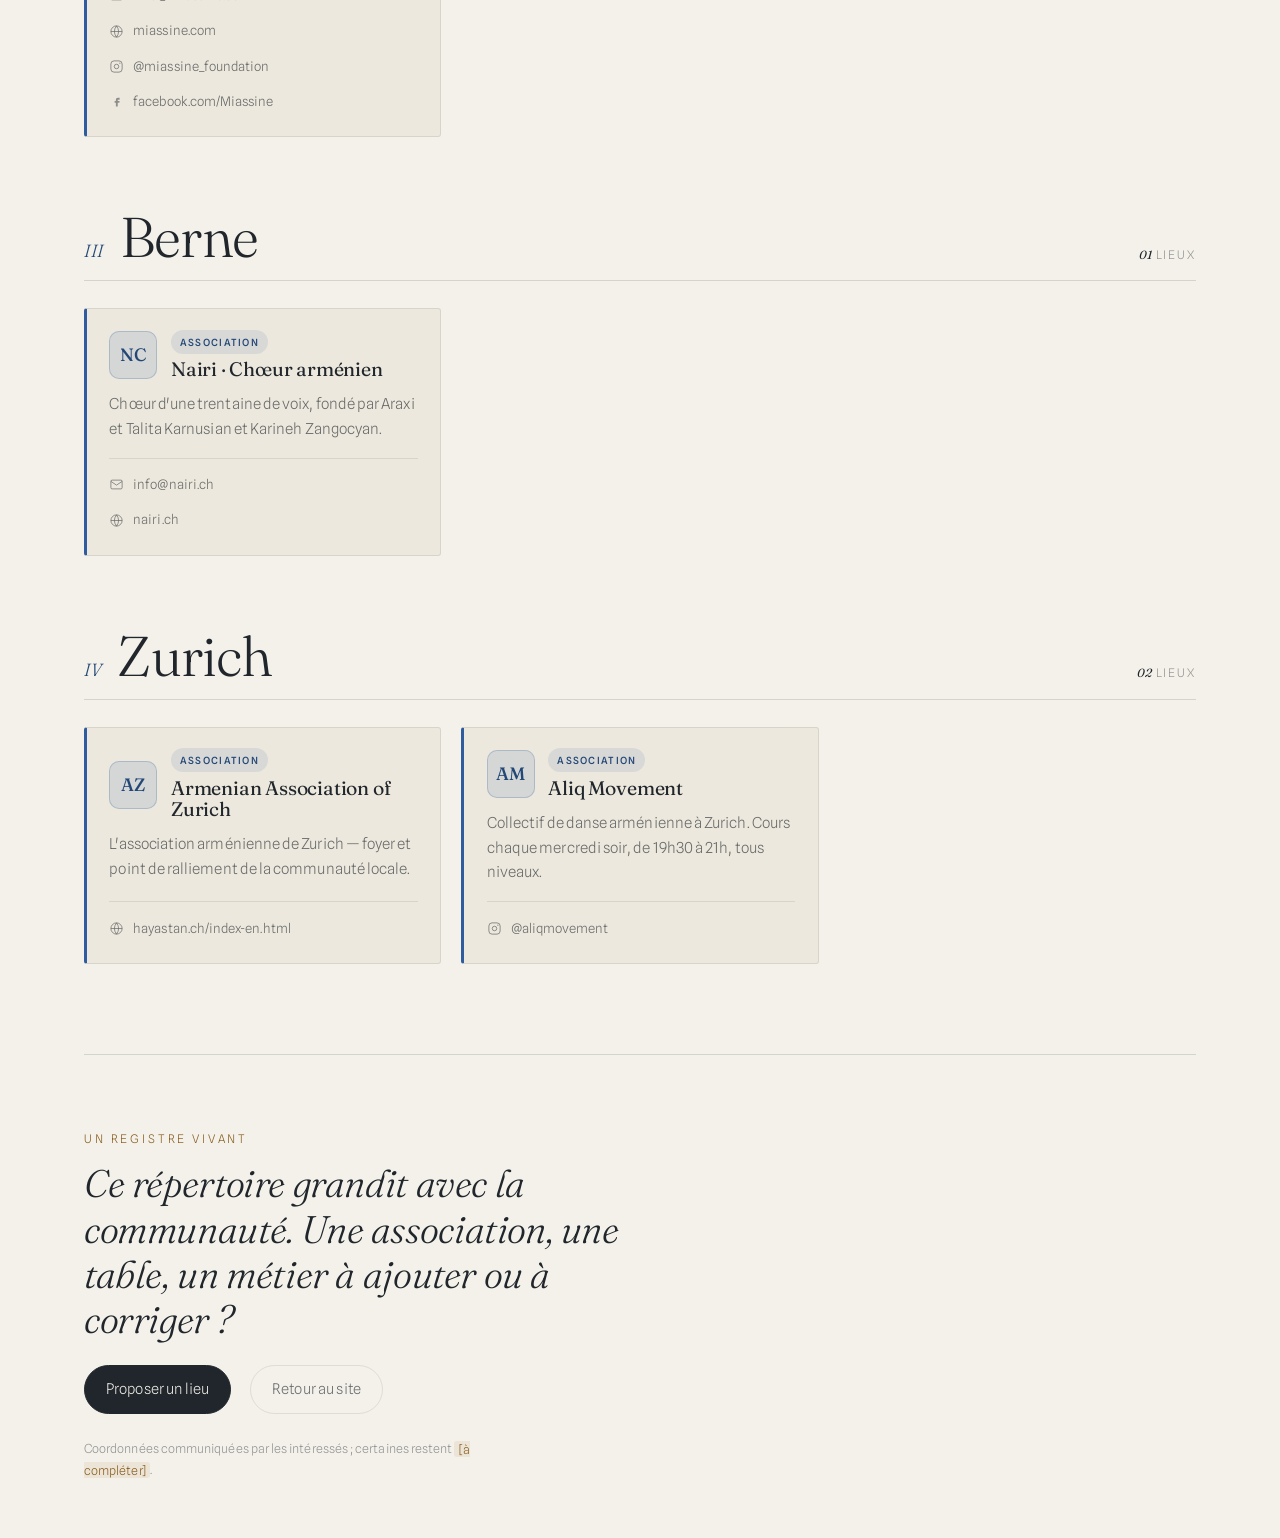
==== commit 5a11029d: "feat(reseau): enrich École arménienne de Lausanne (phone + richer copy) Add phone +41 76 415 77 29 a" ====
--- a/ArmenianSwissNetwork/index.html
+++ b/ArmenianSwissNetwork/index.html
@@ -555,9 +555,10 @@
                   <h3 class="entry__name">École arménienne de Lausanne</h3>
                 </div>
               </div>
-              <p class="entry__desc" data-i18n="d.ecole-armenienne-a-lausanne">L'école du dimanche : la langue, l'alphabet et les chants transmis aux enfants et aux adolescents.</p>
+              <p class="entry__desc" data-i18n="d.ecole-armenienne-a-lausanne">École du dimanche « Ararat » : depuis 2017, la langue arménienne orientale, les chants, la danse et la culture transmis aux enfants et adolescents (3 à 16 ans), à la Maison de quartier des Faverges.</p>
               <ul class="links">
                 <li><a href="mailto:armenien.lausanne@yahoo.com" data-i18n-title="a.mail" title="Écrire un courriel"><svg viewBox="0 0 24 24" fill="none" stroke="currentColor" stroke-width="1.6"><rect x="3" y="5" width="18" height="14" rx="2"/><path d="m3 7 9 6 9-6"/></svg><span>armenien.lausanne@yahoo.com</span></a></li>
+                <li><a href="tel:+41764157729" data-i18n-title="a.tel" title="Téléphoner"><svg viewBox="0 0 24 24" fill="none" stroke="currentColor" stroke-width="1.6"><path d="M5 4h3l1.5 4.5L7.5 10a12 12 0 0 0 6 6l1.5-2 4.5 1.5V19a2 2 0 0 1-2 2A16 16 0 0 1 3 6a2 2 0 0 1 2-2Z"/></svg><span>+41 76 415 77 29</span></a></li>
                 <li><a href="https://www.ecolearmeniennedelausanne.ch/" target="_blank" rel="noopener" data-i18n-title="a.web" title="Visiter le site"><svg viewBox="0 0 24 24" fill="none" stroke="currentColor" stroke-width="1.6"><circle cx="12" cy="12" r="9"/><path d="M3 12h18M12 3a15 15 0 0 1 0 18M12 3a15 15 0 0 0 0 18"/></svg><span>ecolearmeniennedelausanne.ch</span></a></li>
                 <li><a href="https://www.facebook.com/profile.php?id=100087566591111" target="_blank" rel="noopener" title="Facebook"><svg viewBox="0 0 24 24" fill="currentColor"><path d="M14 9h3V6h-3c-1.7 0-3 1.3-3 3v2H9v3h2v6h3v-6h2.5l.5-3H14V9.5c0-.3.2-.5.5-.5Z"/></svg><span>facebook.com</span></a></li>
               </ul>
@@ -789,7 +790,7 @@
       "d.sanahin": "Dance troupe of the Troinex Armenian Centre — children, teenagers and young adults bound by a love of movement. Classes on Wednesdays.",
       "d.cadmus": "A Lebanese table with Armenian inspirations, in central Geneva.",
       "d.gamar": "An Armenian folk-dance ensemble, carried by the Armenian Union of Switzerland.",
-      "d.ecole-armenienne-a-lausanne": "The Sunday school: language, alphabet and song passed on to children and teenagers.",
+      "d.ecole-armenienne-a-lausanne": "The “Ararat” Sunday school: since 2017, the Eastern Armenian language, songs, dance and culture passed on to children and teenagers (ages 3 to 16), at the Faverges community centre.",
       "d.margarit-armenian-dance": "An Armenian women's dance group based in Lausanne. Classes on Sunday mornings, all levels.",
       "d.maison-du-pain-akopian": "Stone-baked lavash, basturma and sujuk — handmade and delivered to your door.",
       "d.kocharian-photography": "Photographer: weddings, studio, couples, fashion, events, maternity and CV &amp; LinkedIn portraits.",
@@ -844,7 +845,7 @@
       "d.sanahin": "Թրուանեքսի հայ կենտրոնի պարախումբը՝ երեխաներ, պատանիներ և երիտասարդներ՝ շարժման սիրով միավորված։ Դասերը՝ չորեքշաբթի։",
       "d.cadmus": "Լիբանանյան սեղան՝ հայկական ոգով, Ժնևի կենտրոնում։",
       "d.gamar": "Հայկական ժողովրդական պարի համույթ՝ Շվեյցարիայի հայ միության հովանու ներքո։",
-      "d.ecole-armenienne-a-lausanne": "Կիրակնօրյա դպրոց՝ լեզուն, այբուբենը և երգերը փոխանցվում են երեխաներին ու պատանիներին։",
+      "d.ecole-armenienne-a-lausanne": "«Արարատ» կիրակնօրյա դպրոց՝ 2017 թվականից արևելահայերենը, երգերը, պարն ու մշակույթը փոխանցվում են երեխաներին ու պատանիներին (3–16 տարեկան)՝ Ֆավերժի թաղային տանը։",
       "d.margarit-armenian-dance": "Լոզանում հիմնված հայկական կանացի պարախումբ։ Դասերը՝ կիրակի առավոտյան, բոլոր մակարդակների համար։",
       "d.maison-du-pain-akopian": "Քարի վրա թխված լավաշ, բաստուրմա և սուջուխ՝ ձեռագործ, առաքումով։",
       "d.kocharian-photography": "Լուսանկարիչ՝ հարսանիքներ, ստուդիա, զույգեր, նորաձևություն, միջոցառումներ, մայրություն և CV ու LinkedIn-ի դիմանկարներ։",
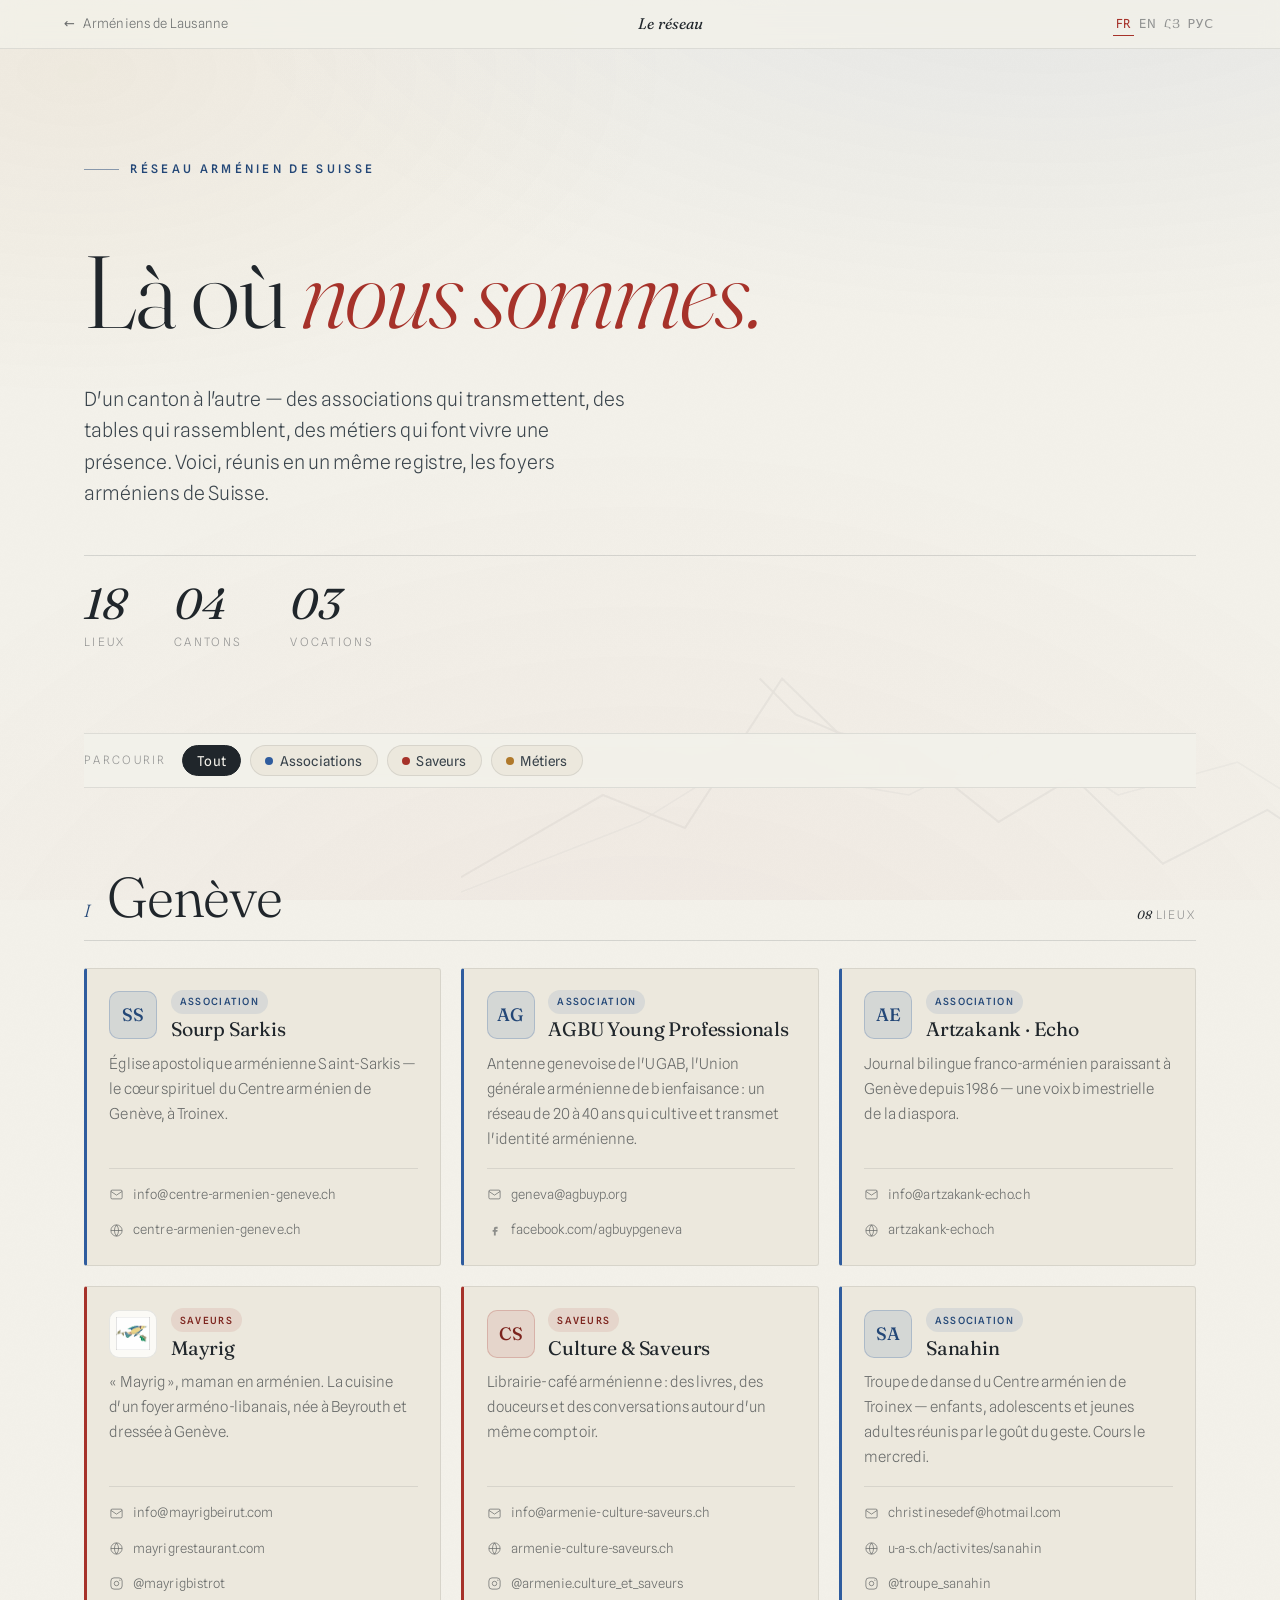
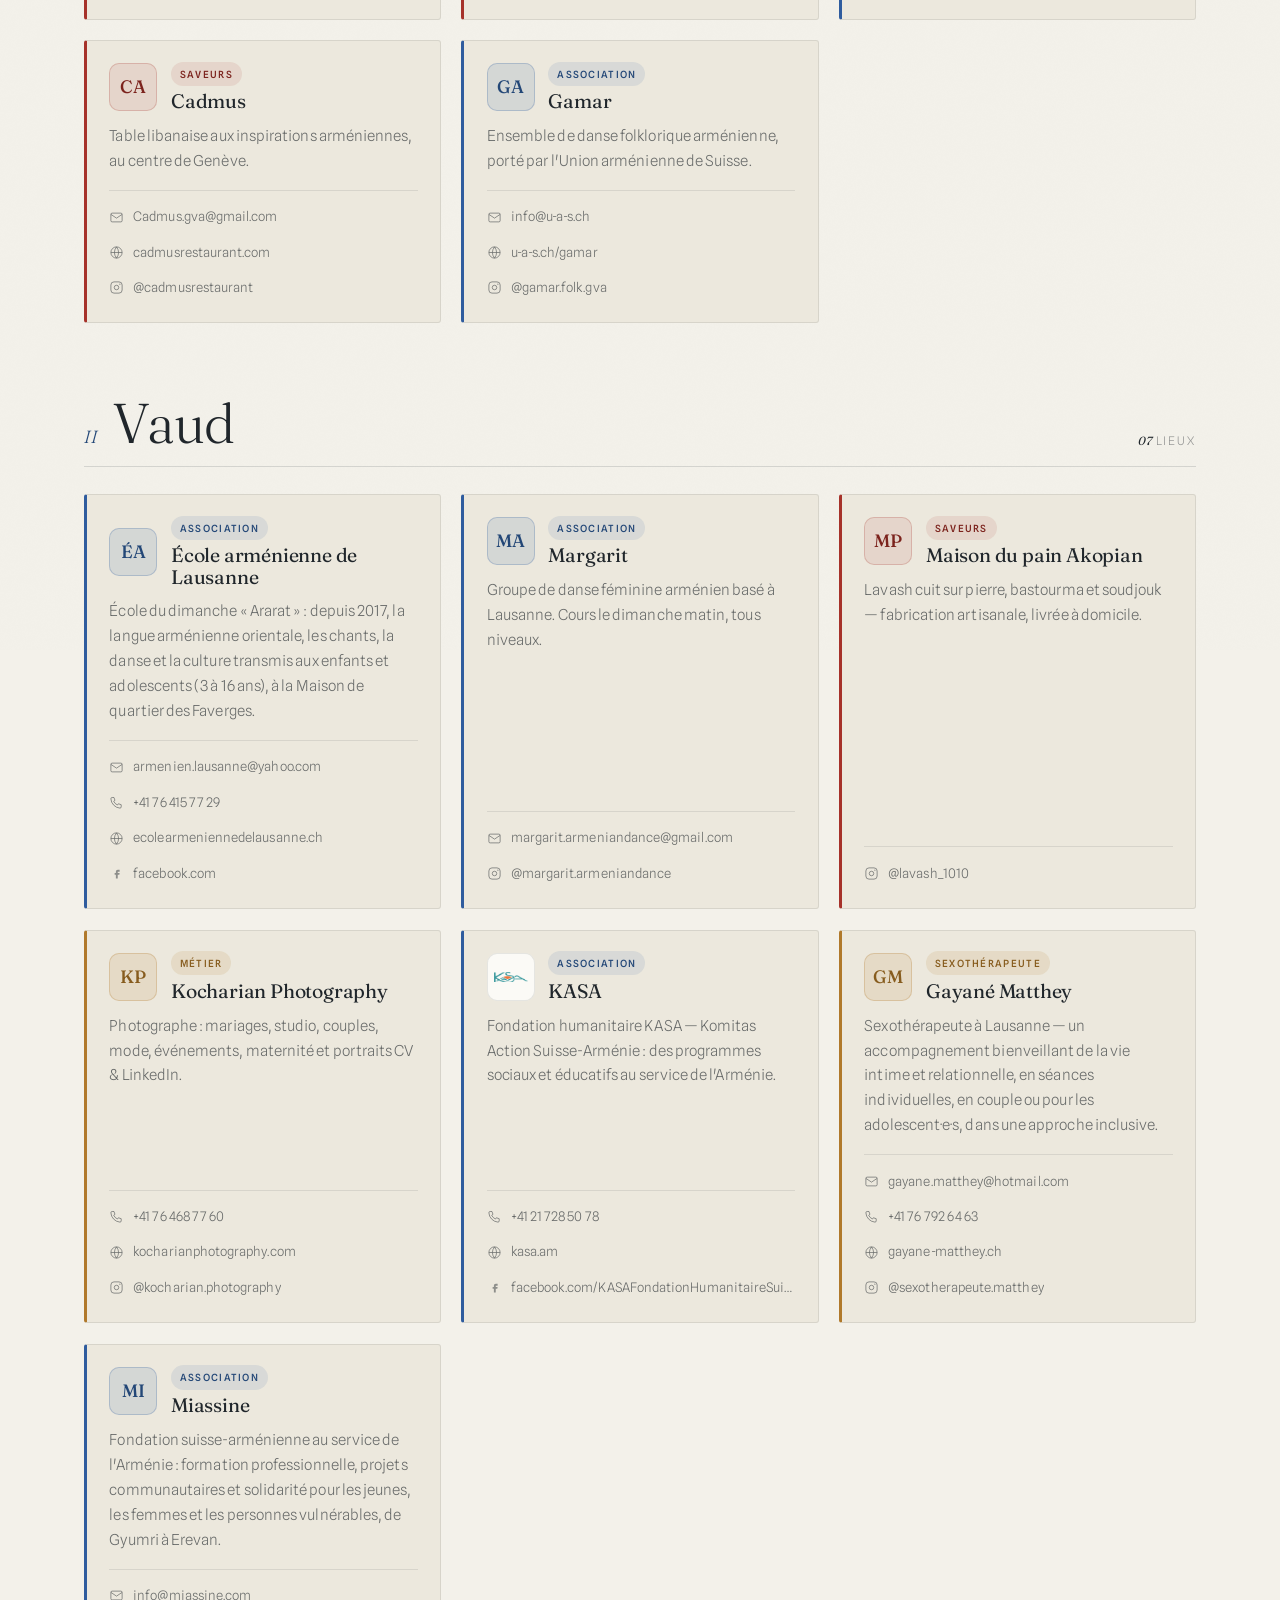
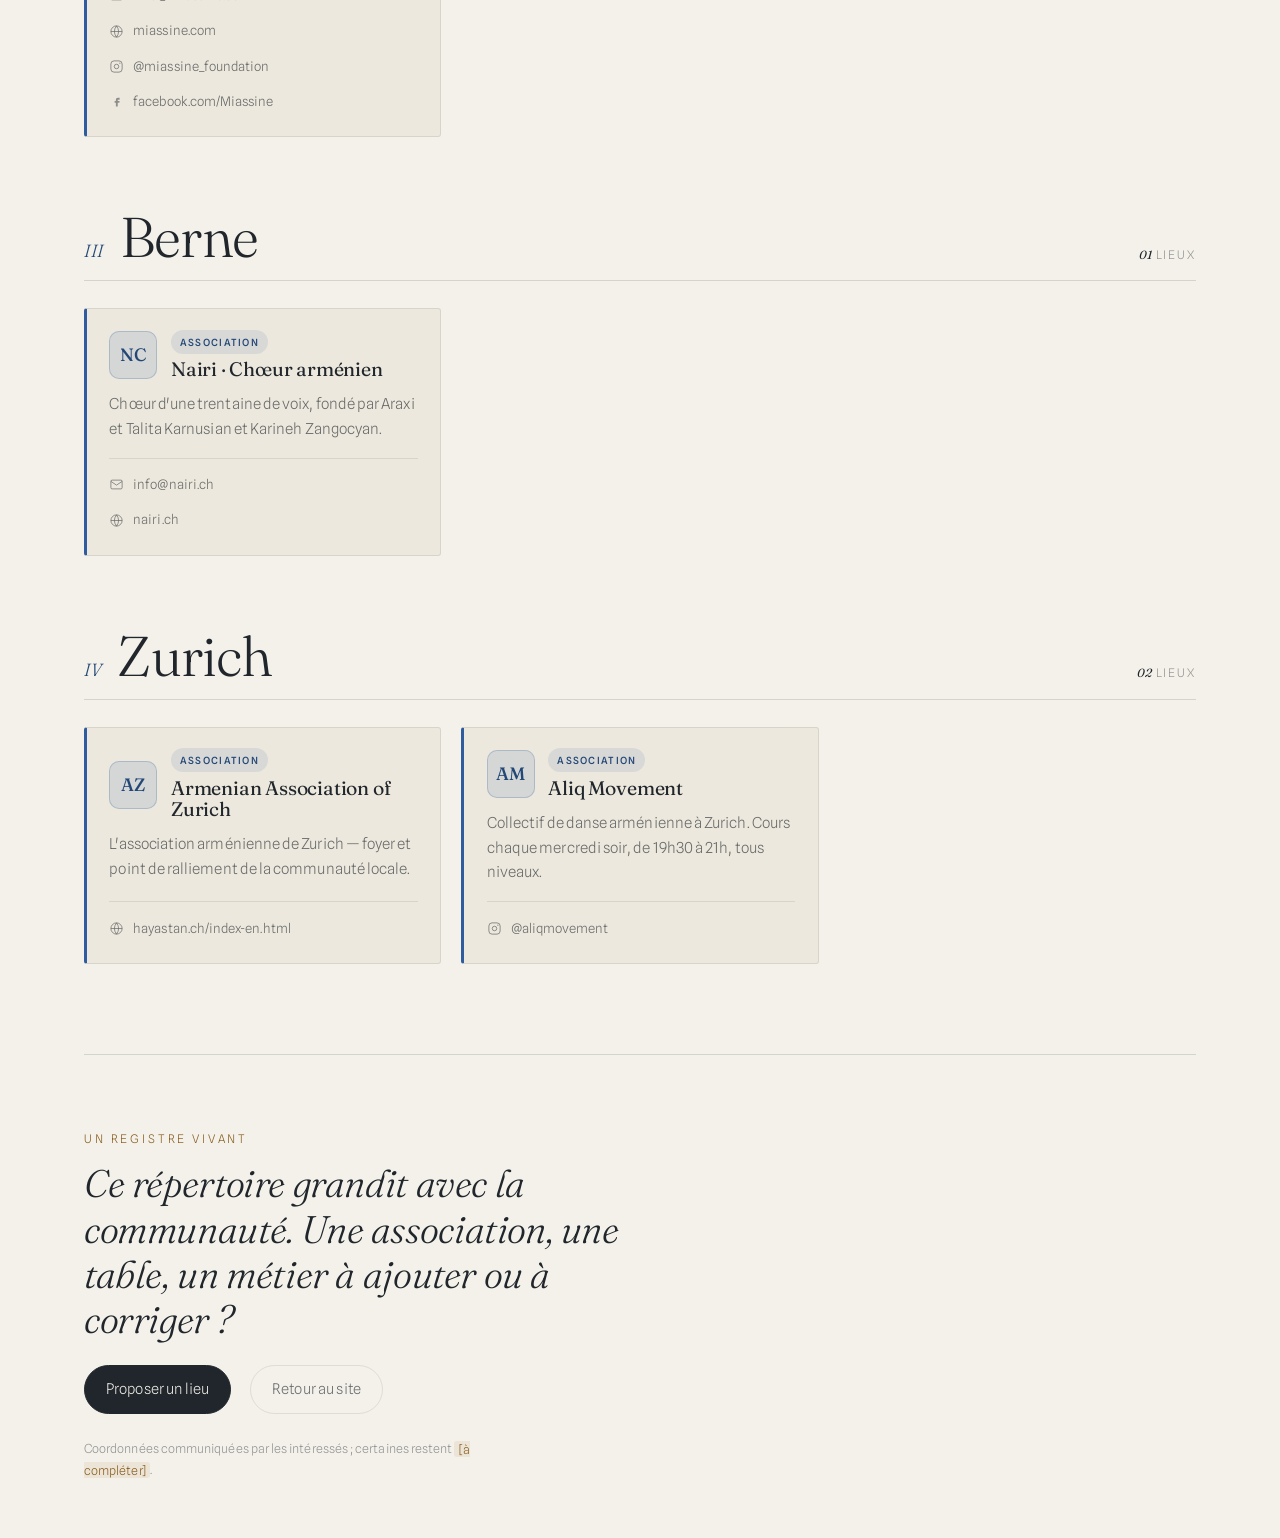
==== commit 916a87ef: "feat(i18n): version russe du site + Armenia News dans les ressources Le site se lit desormais en rus" ====
--- a/ArmenianSwissNetwork/index.html
+++ b/ArmenianSwissNetwork/index.html
@@ -3,14 +3,32 @@
 <head>
 <meta charset="UTF-8" />
 <meta name="viewport" content="width=device-width, initial-scale=1" />
-<title>Là où nous sommes — Le réseau arménien de Suisse</title>
+<title>Là où nous sommes — Le réseau arménien de Suisse | Arméniens de Lausanne</title>
 <meta name="description" content="Un répertoire vivant de la présence arménienne en Suisse : associations, tables et métiers, de Genève à Zurich — adresses, sites et réseaux." />
 <meta name="theme-color" content="#F3F1EA" />
 
-<link rel="icon" href="../favicon.svg" type="image/svg+xml" />
+<!-- Référencement (SEO) -->
+<link rel="canonical" href="https://armeniensdelausanne.ch/ArmenianSwissNetwork" />
+<meta name="robots" content="index, follow" />
+<meta property="og:type" content="website" />
+<meta property="og:site_name" content="Arméniens de Lausanne" />
+<meta property="og:title" content="Là où nous sommes — Le réseau arménien de Suisse" />
+<meta property="og:description" content="Un répertoire vivant de la présence arménienne en Suisse : associations, tables et métiers, de Genève à Zurich — adresses, sites et réseaux." />
+<meta property="og:url" content="https://armeniensdelausanne.ch/ArmenianSwissNetwork" />
+<meta property="og:image" content="https://armeniensdelausanne.ch/Images/Armenan-Dancers.webp" />
+<meta property="og:image:width" content="1200" />
+<meta property="og:image:height" content="630" />
+<meta property="og:locale" content="fr_CH" />
+<meta name="twitter:card" content="summary_large_image" />
+<meta name="twitter:title" content="Là où nous sommes — Le réseau arménien de Suisse" />
+<meta name="twitter:description" content="Un répertoire vivant de la présence arménienne en Suisse." />
+<meta name="twitter:image" content="https://armeniensdelausanne.ch/Images/Armenan-Dancers.webp" />
+
+<link rel="icon" href="/favicon.svg" type="image/svg+xml" />
+<link rel="icon" href="/favicon.ico" sizes="48x48 32x32 16x16" />
 <link rel="preconnect" href="https://fonts.googleapis.com" />
 <link rel="preconnect" href="https://fonts.gstatic.com" crossorigin />
-<link href="https://fonts.googleapis.com/css2?family=Fraunces:ital,opsz,wght@0,9..144,300;0,9..144,400;0,9..144,500;0,9..144,600;1,9..144,300;1,9..144,400&family=Spline+Sans:wght@300;400;500;600&family=Noto+Serif+Armenian:wght@300;400;500;600&display=swap" rel="stylesheet" />
+<link href="https://fonts.googleapis.com/css2?family=Fraunces:ital,opsz,wght@0,9..144,300;0,9..144,400;0,9..144,500;0,9..144,600;1,9..144,300;1,9..144,400&family=Literata:ital,opsz,wght@0,7..72,300..600;1,7..72,300..500&family=Spline+Sans:wght@300;400;500;600&family=Noto+Serif+Armenian:wght@300;400;500;600&display=swap" rel="stylesheet" />
 
 <script>document.documentElement.classList.add('js');</script>
 
@@ -41,7 +59,9 @@
   --apr:        #B0792B;   /* métiers        */
   --apr-dp:     #875C1E;
 
-  --f-display:  "Fraunces", "Noto Serif Armenian", Georgia, serif;
+  /* Fraunces s'arrête au latin : Literata prend le cyrillique des titres.
+     Le texte courant, lui, retombe déjà sur system-ui, qui le couvre. */
+  --f-display:  "Fraunces", "Noto Serif Armenian", "Literata", Georgia, serif;
   --f-body:     "Spline Sans", "Noto Serif Armenian", system-ui, sans-serif;
   --f-hy:       "Noto Serif Armenian", "Fraunces", serif;
 
@@ -358,7 +378,7 @@
 
 <!-- ====================== en-tête ====================== -->
 <header class="top">
-  <a class="back" href="../index.html">
+  <a class="back" href="/">
     <span class="arr" aria-hidden="true">←</span>
     <span data-i18n="nav.back">Arméniens de Lausanne</span>
   </a>
@@ -367,6 +387,7 @@
     <button type="button" data-lang="fr">FR</button>
     <button type="button" data-lang="en">EN</button>
     <button type="button" data-lang="hy">ՀՅ</button>
+    <button type="button" data-lang="ru">РУС</button>
   </span>
 </header>
 
@@ -738,7 +759,7 @@
     <h2 data-i18n="foot.note">Ce répertoire grandit avec la communauté. Une association, une table, un métier à ajouter ou à corriger&nbsp;?</h2>
     <div class="foot__actions">
       <a class="btn" href="../index.html#contact" data-i18n="foot.add">Proposer un lieu</a>
-      <a class="btn ghost" href="../index.html" data-i18n="foot.back">Retour au site</a>
+      <a class="btn ghost" href="/" data-i18n="foot.back">Retour au site</a>
     </div>
     <p class="disc" data-i18n="foot.disc">Coordonnées communiquées par les intéressés ; certaines restent <code>[à compléter]</code>.</p>
   </footer>
@@ -746,15 +767,15 @@
 </main>
 
 <script>
-/* ====================== i18n (FR baseline + EN / HY) ====================== */
+/* ==================== i18n (FR baseline + EN / HY / RU) ==================== */
 (function(){
   "use strict";
   var STORAGE_KEY = "alausanne.lang";
 
-  // FR is the markup baseline (captured below); only EN + HY are stored here.
+  // FR is the markup baseline (captured below); EN, HY and RU are stored here.
   var DICT = {
     en: {
-      "meta.title": "Where We Are — The Armenian Network of Switzerland",
+      "meta.title": "Where We Are — The Armenian Network of Switzerland | Armenians of Lausanne",
       "meta.desc": "A living directory of the Armenian presence in Switzerland: associations, tables and crafts, from Geneva to Zurich — contacts, sites and socials.",
       "lang.group": "Language",
       "nav.back": "Armenians of Lausanne",
@@ -809,7 +830,7 @@
       "foot.disc": "Details provided by the listings themselves; some remain <code>[to complete]</code>."
     },
     hy: {
-      "meta.title": "Այնտեղ, ուր մենք ենք — Շվեյցարիայի հայկական ցանցը",
+      "meta.title": "Այնտեղ, ուր մենք ենք — Շվեյցարիայի հայկական ցանցը | Լոզանի հայերը",
       "meta.desc": "Շվեյցարիայում հայկական ներկայության կենդանի մատյան՝ միություններ, սեղաններ և արհեստներ՝ Ժնևից մինչև Ցյուրիխ։",
       "lang.group": "Լեզու",
       "nav.back": "Լոզանի հայերը",
@@ -862,6 +883,61 @@
       "foot.add": "Առաջարկել",
       "foot.back": "Վերադառնալ կայք",
       "foot.disc": "Տվյալները տրամադրված են շահագրգիռների կողմից. մի մասը մնում է <code>[լրացնելու]</code>։"
+    },
+    ru: {
+      "meta.title": "Где мы есть — Армянская сеть Швейцарии | Армяне Лозанны",
+      "meta.desc": "Живой справочник армянского присутствия в Швейцарии: объединения, столы и ремёсла — от Женевы до Цюриха, с контактами, сайтами и соцсетями.",
+      "lang.group": "Язык",
+      "nav.back": "Армяне Лозанны",
+      "mark": "Сеть",
+      "hero.eyebrow": "Армянская сеть Швейцарии",
+      "hero.l1": "Где",
+      "hero.l2": "мы есть.",
+      "hero.lead": "От кантона к кантону — объединения, которые передают, столы, которые собирают, ремёсла, которые удерживают присутствие. Здесь, в одном реестре, армянские очаги Швейцарии.",
+      "stat.lieux": "мест",
+      "stat.cantons": "кантонов",
+      "stat.vocations": "занятий",
+      "flt.label": "Смотреть",
+      "flt.all": "Все",
+      "flt.asso": "Объединения",
+      "flt.food": "Вкусы",
+      "flt.craft": "Ремёсла",
+      "tag.asso": "Объединение",
+      "tag.food": "Вкусы",
+      "tag.craft": "Ремесло",
+      "c.ge": "Женева",
+      "c.vd": "Во",
+      "c.be": "Берн",
+      "c.zh": "Цюрих",
+      "a.mail": "Написать письмо",
+      "a.web": "Открыть сайт",
+      "a.tel": "Позвонить",
+      /* ASN:RU:START — generated · do not hand-edit (curate in network.overrides.json) */
+      "d.sourp-sarkis-church": "Армянская апостольская церковь Сурб Саркис — духовное сердце Армянского центра Женевы в Труане.",
+      "d.agbu-young-professional-geneva": "Женевское отделение AGBU, Армянского всеобщего благотворительного союза: сеть людей от 20 до 40 лет, которые хранят и передают армянскую идентичность.",
+      "d.artazank-echo-journal": "Двуязычная франко-армянская газета, выходящая в Женеве с 1986 года, — голос диаспоры раз в два месяца.",
+      "d.mayrig": "«Майриг» по-армянски — мама. Кухня армяно-ливанского дома, рождённая в Бейруте и накрытая в Женеве.",
+      "d.culture-saveur": "Армянская книжная лавка-кафе: книги, сладости и разговоры за одной стойкой.",
+      "d.sanahin": "Танцевальная труппа Армянского центра в Труане — дети, подростки и молодёжь, объединённые любовью к движению. Занятия по средам.",
+      "d.cadmus": "Ливанский стол с армянскими нотами в центре Женевы.",
+      "d.gamar": "Ансамбль армянского народного танца при Армянском союзе Швейцарии.",
+      "d.ecole-armenienne-a-lausanne": "Воскресная школа «Арарат»: с 2017 года восточноармянский язык, песни, танец и культура для детей и подростков от 3 до 16 лет — в квартальном центре Faverges.",
+      "d.margarit-armenian-dance": "Женская армянская танцевальная группа в Лозанне. Занятия по воскресеньям утром, все уровни.",
+      "d.maison-du-pain-akopian": "Лаваш на камне, бастурма и суджук — ручное производство с доставкой на дом.",
+      "d.kocharian-photography": "Фотограф: свадьбы, студия, пары, мода, мероприятия, беременность и портреты для CV и LinkedIn.",
+      "d.kasa": "Гуманитарный фонд KASA — Komitas Action Suisse-Arménie: социальные и образовательные программы на службе Армении.",
+      "d.gayane-matthey": "Сексотерапевт в Лозанне — бережное сопровождение интимной и партнёрской жизни: индивидуально, для пар и для подростков, в инклюзивном подходе.",
+      "d.miassine": "Швейцарско-армянский фонд на службе Армении: профессиональное обучение, общественные проекты и помощь молодёжи, женщинам и людям в уязвимом положении — от Гюмри до Еревана.",
+      "d.nairi-armenian-choir": "Хор примерно из тридцати голосов, основанный Аракси и Талитой Карнусян и Каринэ Зангоцян.",
+      "d.armenian-association-of-zurich": "Армянская ассоциация Цюриха — дом и точка сбора местной общины.",
+      "d.aliq-movement-zurich": "Коллектив армянского танца в Цюрихе. Занятия каждую среду вечером, с 19:30 до 21:00, все уровни.",
+      "tag.gayane-matthey": "Сексотерапевт",
+      /* ASN:RU:END */
+      "foot.kicker": "Живой реестр",
+      "foot.note": "Этот справочник растёт вместе с общиной. Есть объединение, стол или ремесло, которое стоит добавить или поправить?",
+      "foot.add": "Предложить запись",
+      "foot.back": "Вернуться на сайт",
+      "foot.disc": "Сведения предоставлены самими участниками; часть остаётся <code>[заполнить]</code>."
     }
   };
 
@@ -878,7 +954,7 @@
     try { q = new URLSearchParams(location.search).get("lang"); } catch(e){}
     try { stored = localStorage.getItem(STORAGE_KEY); } catch(e){}
     var l = (q || stored || "fr").toLowerCase();
-    return (l === "en" || l === "hy" || l === "fr") ? l : "fr";
+    return (l === "fr" || DICT[l]) ? l : "fr";
   }
 
   function apply(lang){
